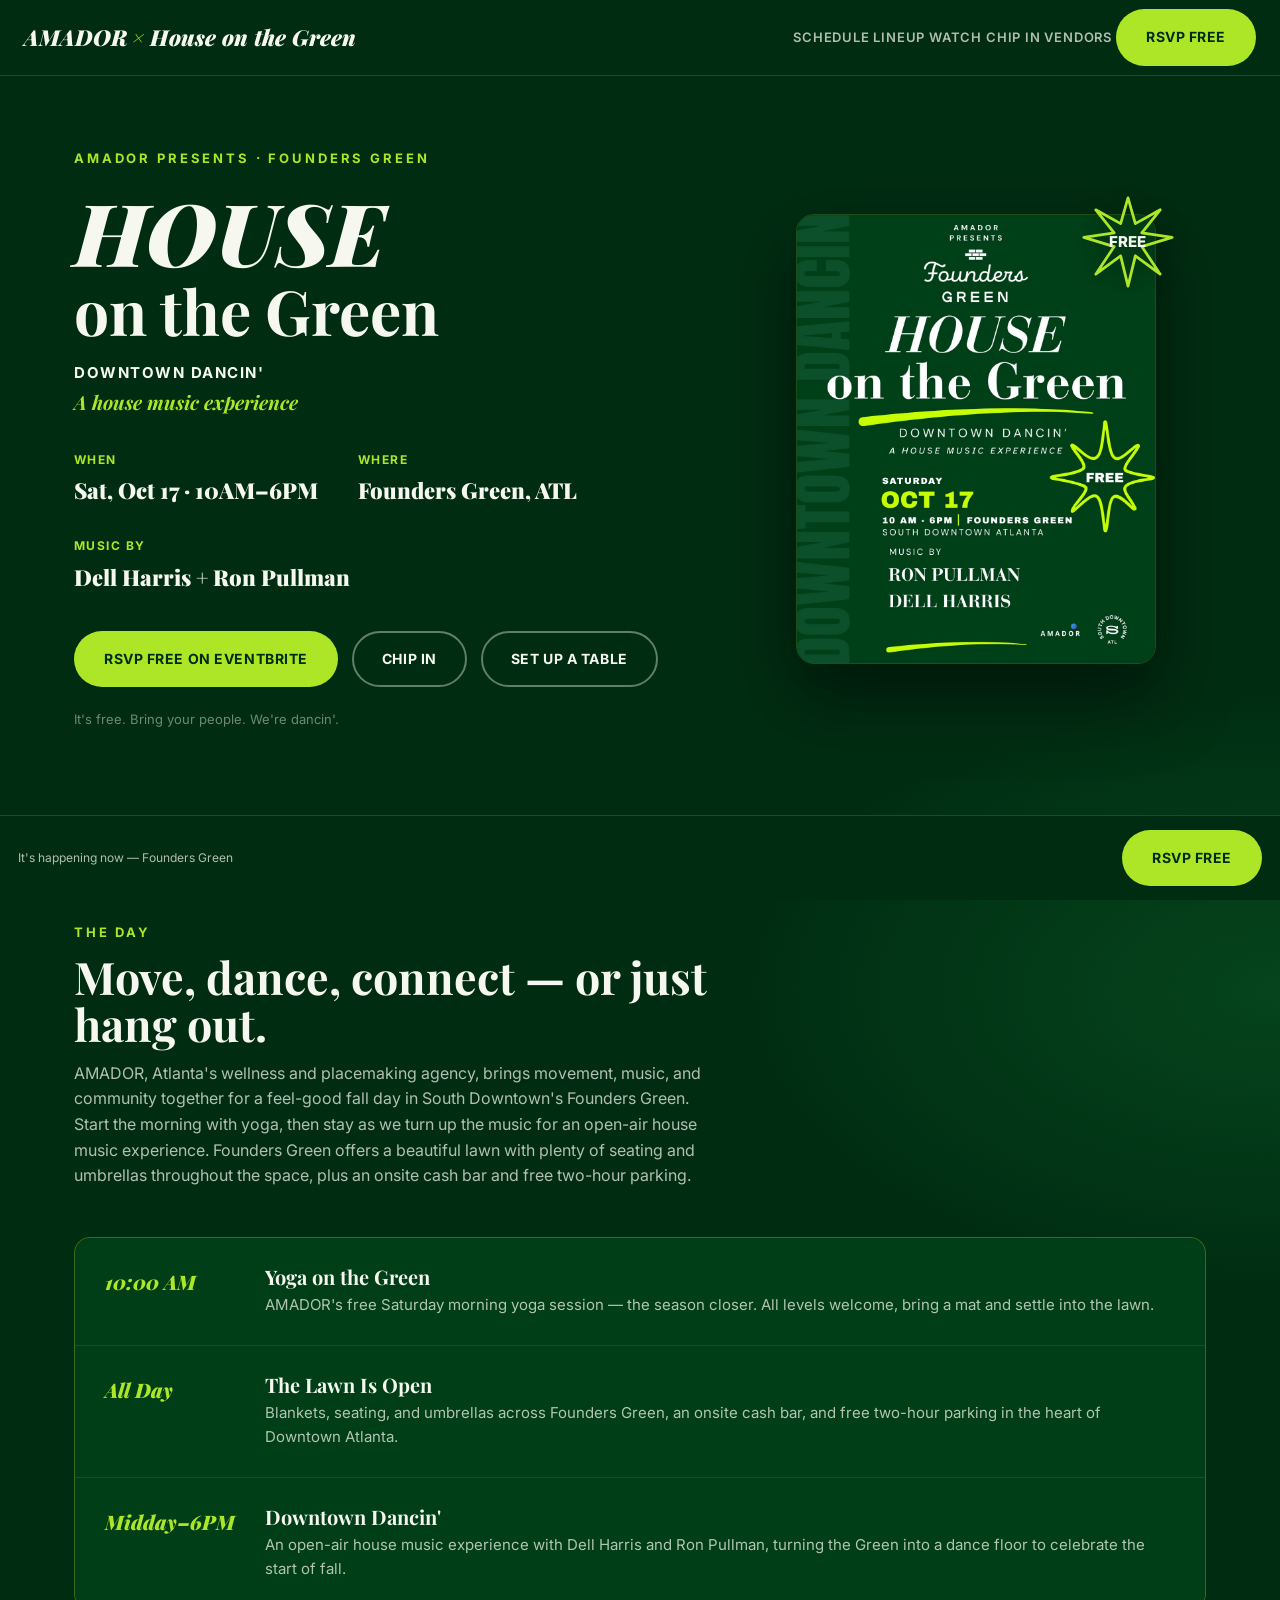
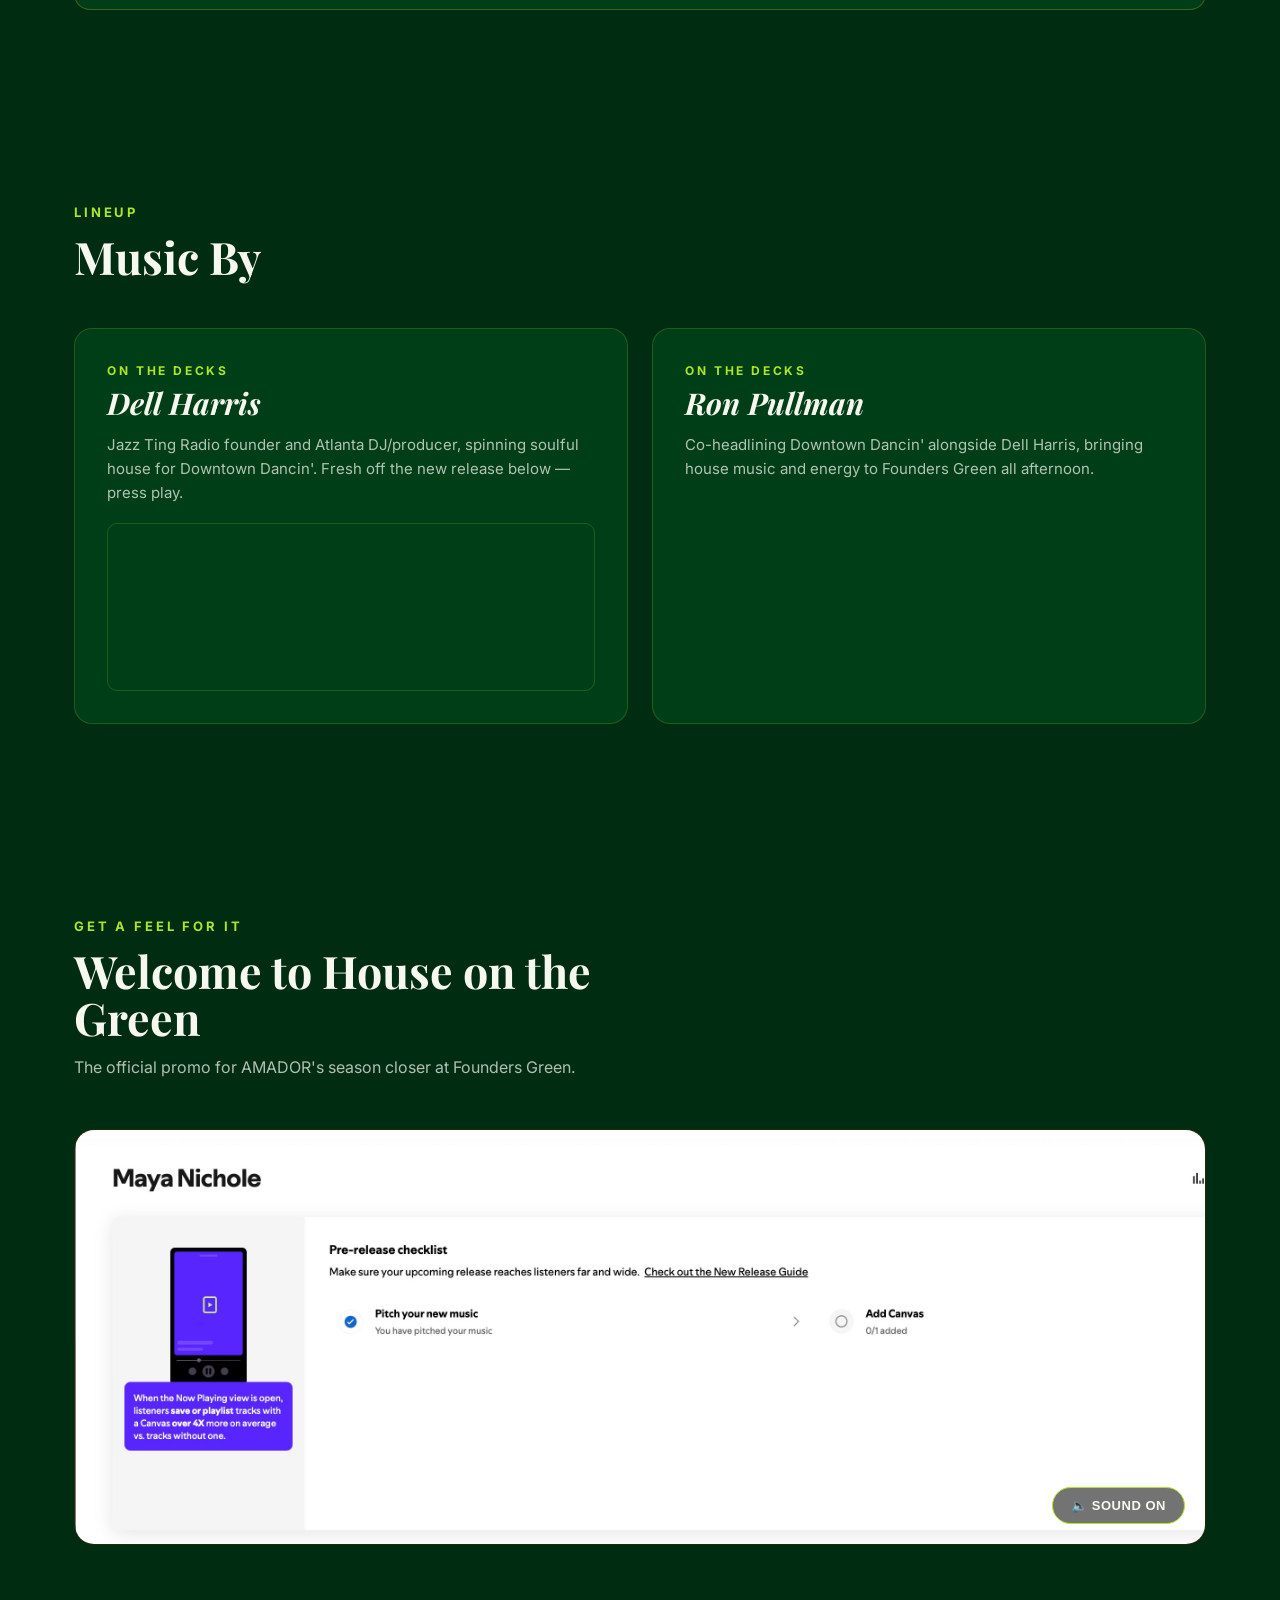
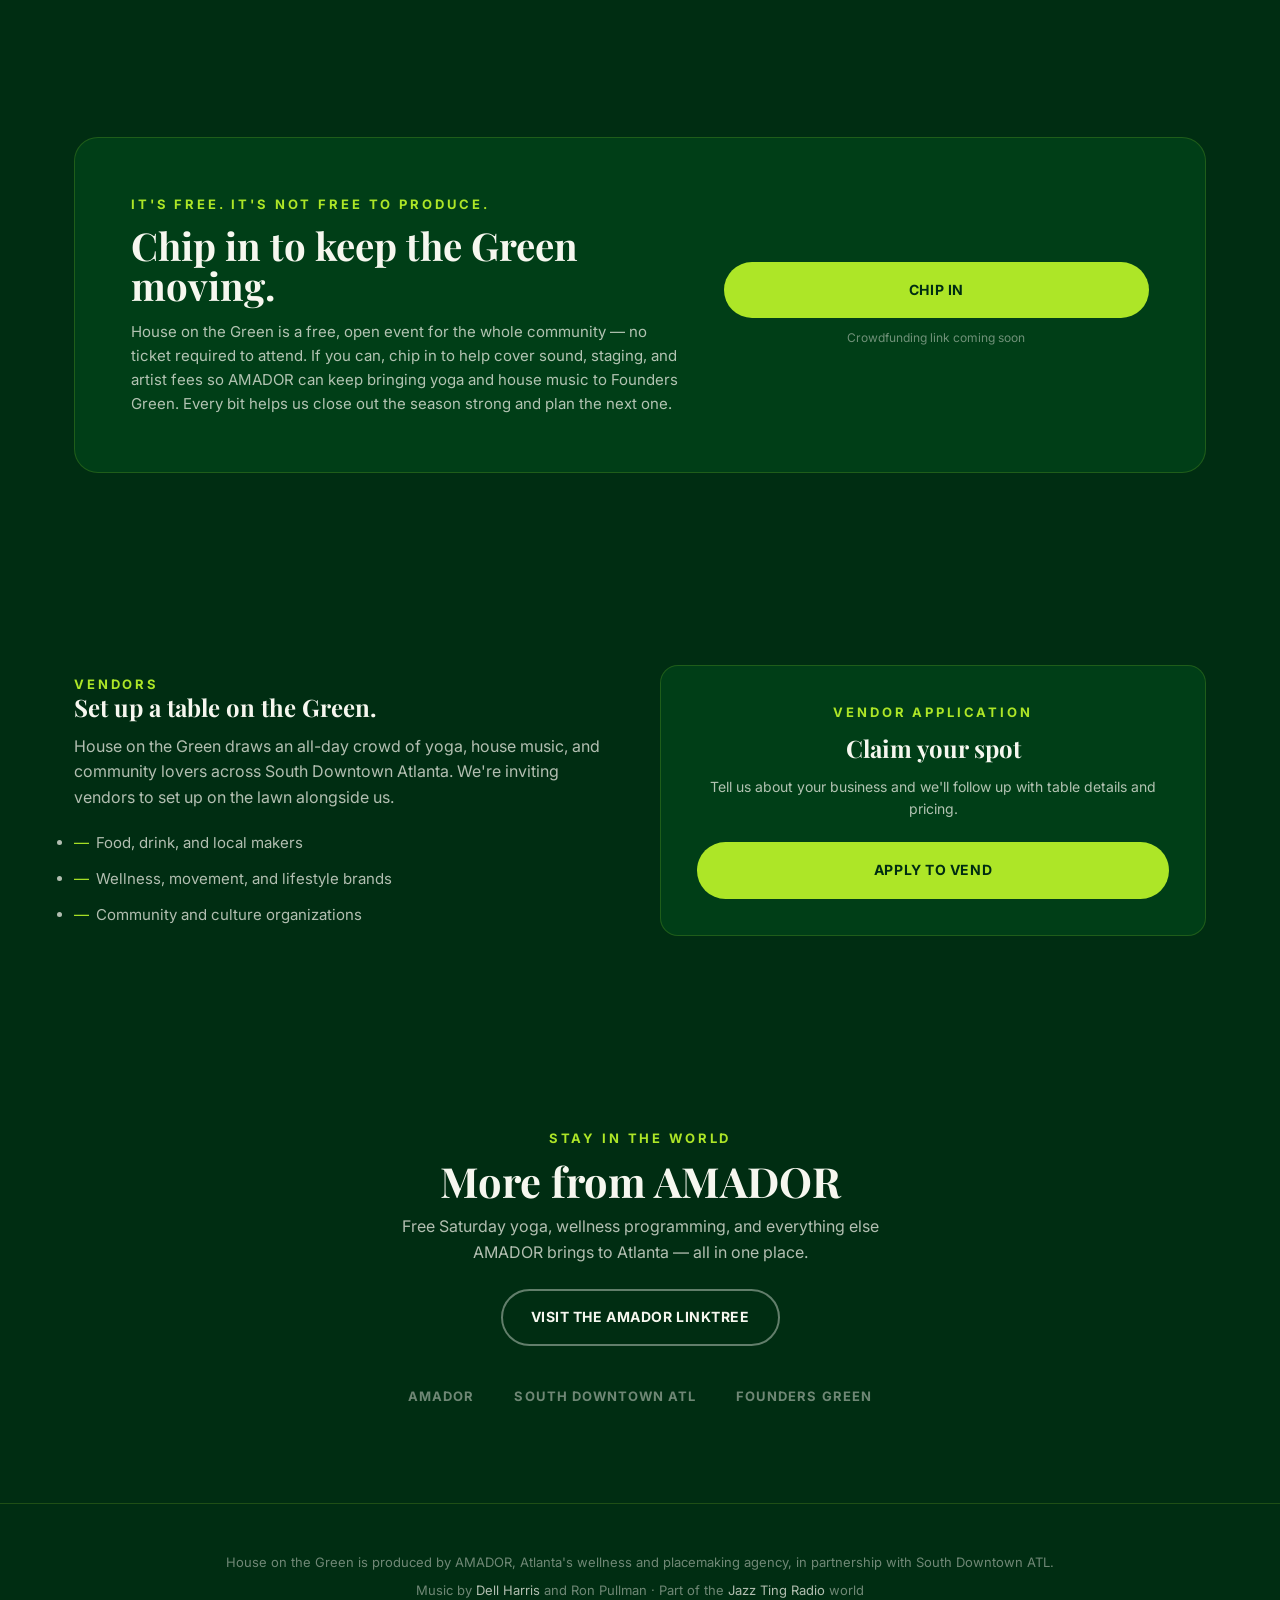
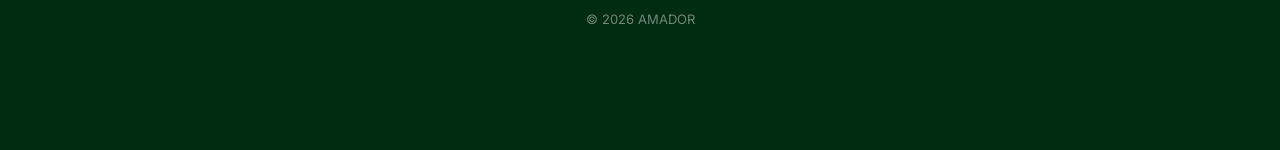
==== amadorlife/index.html @ f39c9a80 "Add House on the Green promo site at /amadorlife AMADOR x Founders Green event page: hero, schedule," ====
<!DOCTYPE html>
<html lang="en">
<head>
  <meta charset="UTF-8">
  <meta name="viewport" content="width=device-width, initial-scale=1.0">
  <title>House on the Green — AMADOR · Oct 17 · Founders Green, Atlanta</title>
  <meta name="description" content="AMADOR brings yoga, house music, and community to Founders Green for an all-day celebration in South Downtown Atlanta. Free. Saturday, October 17. Yoga at 10AM, Downtown Dancin' with Dell Harris and Ron Pullman all day.">
  <meta name="keywords" content="House on the Green, AMADOR yoga, Founders Green Atlanta, South Downtown Atlanta, Downtown Dancin, Dell Harris, Ron Pullman, house music Atlanta, free yoga Atlanta">
  <meta name="author" content="AMADOR">
  <meta name="robots" content="index, follow">

  <meta property="og:type" content="website">
  <meta property="og:title" content="House on the Green — AMADOR · Oct 17 · Founders Green, Atlanta">
  <meta property="og:description" content="Yoga, house music, and community on the lawn. Free. Saturday, October 17 · 10AM–6PM · Founders Green, South Downtown Atlanta.">
  <meta property="og:image" content="assets/flier.jpg">
  <meta property="og:url" content="https://radio.dellharris.com/amadorlife/">
  <meta property="og:site_name" content="House on the Green">

  <meta name="twitter:card" content="summary_large_image">
  <meta name="twitter:title" content="House on the Green — AMADOR · Oct 17 · Founders Green, Atlanta">
  <meta name="twitter:description" content="Yoga, house music, and community on the lawn. Free. Saturday, October 17 · Founders Green, South Downtown Atlanta.">
  <meta name="twitter:image" content="assets/flier.jpg">

  <link rel="preconnect" href="https://fonts.googleapis.com">
  <link href="https://fonts.googleapis.com/css2?family=Playfair+Display:ital,wght@0,500;0,700;0,900;1,500;1,700;1,900&family=Inter:wght@400;500;600;700;800&display=swap" rel="stylesheet">
  <link rel="stylesheet" href="style.css">
  <link rel="icon" href="data:image/svg+xml,<svg xmlns='http://www.w3.org/2000/svg' viewBox='0 0 100 100'><rect width='100' height='100' fill='%23003e17'/><text x='50' y='68' font-family='Georgia,serif' font-weight='900' font-style='italic' font-size='54' fill='%23ade627' text-anchor='middle'>H</text></svg>">
</head>
<body>

<nav class="nav">
  <div class="nav-brand">AMADOR <span>×</span> House on the Green</div>
  <button class="nav-toggle" id="navToggle" aria-label="Toggle menu">&#9776;</button>
  <div class="nav-links" id="navLinks">
    <div class="nav-links-inner">
      <a href="#schedule">Schedule</a>
      <a href="#lineup">Lineup</a>
      <a href="#watch">Watch</a>
      <a href="#chip-in">Chip In</a>
      <a href="#vendors">Vendors</a>
      <a href="https://www.eventbrite.com/e/house-on-the-green-tickets-2001986492491" target="_blank" rel="noopener" class="btn btn-lime">RSVP Free</a>
    </div>
  </div>
</nav>

<!-- ── Hero ─────────────────────────────────────────────────── -->
<section class="hero">
  <div class="hero-copy">
    <div class="eyebrow hero-presents">Amador Presents · Founders Green</div>
    <h1>HOUSE<span class="thin">on the Green</span></h1>
    <div class="hero-sub">Downtown Dancin'<em>A house music experience</em></div>

    <div class="hero-meta">
      <div>
        <div class="label">When</div>
        <div class="value">Sat, Oct 17 · 10AM–6PM</div>
      </div>
      <div>
        <div class="label">Where</div>
        <div class="value">Founders Green, ATL</div>
      </div>
      <div>
        <div class="label">Music By</div>
        <div class="value">Dell Harris + Ron Pullman</div>
      </div>
    </div>

    <div class="hero-cta">
      <a href="https://www.eventbrite.com/e/house-on-the-green-tickets-2001986492491" target="_blank" rel="noopener" class="btn btn-lime">RSVP Free on Eventbrite</a>
      <a href="#chip-in" class="btn btn-outline">Chip In</a>
      <a href="#vendors" class="btn btn-outline">Set Up a Table</a>
    </div>

    <p class="sticky-cta-inline" style="margin-top:22px;font-size:13px;color:var(--cream-faint);">It's free. Bring your people. We're dancin'.</p>
  </div>

  <div class="hero-art">
    <img src="assets/flier.jpg" alt="House on the Green flier — Amador Presents Founders Green, Saturday October 17, 10AM-6PM, music by Ron Pullman and Dell Harris, free">
    <div class="free-burst">
      <svg viewBox="0 0 100 100"><polygon points="50,2 58,30 85,15 65,40 98,45 65,55 85,85 58,65 50,98 42,65 15,85 35,55 2,45 35,40 15,15 42,30" fill="none" stroke="#ade627" stroke-width="3" stroke-linejoin="round"/></svg>
      <span>FREE</span>
    </div>
  </div>
</section>

<!-- ── The Day ──────────────────────────────────────────────── -->
<section id="schedule">
  <div class="section-head">
    <div class="eyebrow">The Day</div>
    <h2>Move, dance, connect — or just hang out.</h2>
    <p>AMADOR, Atlanta's wellness and placemaking agency, brings movement, music, and community together for a feel-good fall day in South Downtown's Founders Green. Start the morning with yoga, then stay as we turn up the music for an open-air house music experience. Founders Green offers a beautiful lawn with plenty of seating and umbrellas throughout the space, plus an onsite cash bar and free two-hour parking.</p>
  </div>
  <div class="timeline">
    <div class="timeline-item">
      <div class="time">10:00 AM</div>
      <div>
        <h3>Yoga on the Green</h3>
        <p>AMADOR's free Saturday morning yoga session — the season closer. All levels welcome, bring a mat and settle into the lawn.</p>
      </div>
    </div>
    <div class="timeline-item">
      <div class="time">All Day</div>
      <div>
        <h3>The Lawn Is Open</h3>
        <p>Blankets, seating, and umbrellas across Founders Green, an onsite cash bar, and free two-hour parking in the heart of Downtown Atlanta.</p>
      </div>
    </div>
    <div class="timeline-item">
      <div class="time">Midday–6PM</div>
      <div>
        <h3>Downtown Dancin'</h3>
        <p>An open-air house music experience with Dell Harris and Ron Pullman, turning the Green into a dance floor to celebrate the start of fall.</p>
      </div>
    </div>
  </div>
</section>

<!-- ── Lineup ───────────────────────────────────────────────── -->
<section id="lineup">
  <div class="section-head">
    <div class="eyebrow">Lineup</div>
    <h2>Music By</h2>
  </div>
  <div class="lineup-grid">
    <div class="dj-card">
      <div class="eyebrow">On the Decks</div>
      <h3>Dell Harris</h3>
      <p>Jazz Ting Radio founder and Atlanta DJ/producer, spinning soulful house for Downtown Dancin'. Fresh off the new release below — press play.</p>
      <div class="sc-embed">
        <iframe width="100%" height="166" scrolling="no" frameborder="no" allow="autoplay"
          src="https://w.soundcloud.com/player/?url=https%3A//soundcloud.com/dellharris/smooth-jazz-criminal-riddim&color=%23ade627&auto_play=false&hide_related=true&show_comments=false&show_user=true&show_reposts=false&show_teaser=false&visual=false"
          title="Smooth Jazz Criminal Riddim by Dell Harris on SoundCloud"></iframe>
      </div>
    </div>
    <div class="dj-card">
      <div class="eyebrow">On the Decks</div>
      <h3>Ron Pullman</h3>
      <p>Co-headlining Downtown Dancin' alongside Dell Harris, bringing house music and energy to Founders Green all afternoon.</p>
    </div>
  </div>
</section>

<!-- ── Watch ────────────────────────────────────────────────── -->
<section id="watch">
  <div class="section-head">
    <div class="eyebrow">Get a Feel For It</div>
    <h2>Welcome to House on the Green</h2>
    <p>The official promo for AMADOR's season closer at Founders Green.</p>
  </div>
  <div class="video-wrap">
    <video id="promoVideo" src="assets/promo.mp4" poster="assets/promo-poster.jpg" playsinline muted loop autoplay></video>
    <button class="video-sound-btn" id="soundToggle">&#128264; Sound On</button>
  </div>
</section>

<!-- ── Chip In ──────────────────────────────────────────────── -->
<section id="chip-in">
  <div class="chip-in">
    <div>
      <div class="eyebrow">It's Free. It's Not Free to Produce.</div>
      <h2>Chip in to keep the Green moving.</h2>
      <p>House on the Green is a free, open event for the whole community — no ticket required to attend. If you can, chip in to help cover sound, staging, and artist fees so AMADOR can keep bringing yoga and house music to Founders Green. Every bit helps us close out the season strong and plan the next one.</p>
    </div>
    <div class="chip-in-cta">
      <a href="#" id="chipInLink" class="btn btn-lime" style="justify-content:center;">Chip In</a>
      <div class="note">Crowdfunding link coming soon</div>
    </div>
  </div>
</section>

<!-- ── Vendors ──────────────────────────────────────────────── -->
<section id="vendors">
  <div class="vendors">
    <div>
      <div class="eyebrow">Vendors</div>
      <h2>Set up a table on the Green.</h2>
      <p style="color:var(--cream-dim);margin-top:14px;">House on the Green draws an all-day crowd of yoga, house music, and community lovers across South Downtown Atlanta. We're inviting vendors to set up on the lawn alongside us.</p>
      <ul>
        <li>Food, drink, and local makers</li>
        <li>Wellness, movement, and lifestyle brands</li>
        <li>Community and culture organizations</li>
      </ul>
    </div>
    <div class="vendor-card">
      <span class="eyebrow">Vendor Application</span>
      <h3 style="font-size:24px;margin-bottom:14px;">Claim your spot</h3>
      <p style="color:var(--cream-dim);font-size:14px;margin-bottom:22px;">Tell us about your business and we'll follow up with table details and pricing.</p>
      <a href="https://docs.google.com/forms/d/e/1FAIpQLScuruZ3Tz8DYLjNXyNQt1GiRHUH9dwShOVNGTGPas2f1pNzTQ/viewform" target="_blank" rel="noopener" class="btn btn-lime" style="width:100%;justify-content:center;">Apply to Vend</a>
    </div>
  </div>
</section>

<!-- ── World / Linktree ─────────────────────────────────────── -->
<section class="world">
  <div class="eyebrow">Stay in the World</div>
  <h2 style="margin-top:10px;font-size:clamp(1.8rem,3.4vw,2.6rem);">More from AMADOR</h2>
  <p style="color:var(--cream-dim);margin-top:12px;max-width:520px;margin-left:auto;margin-right:auto;">Free Saturday yoga, wellness programming, and everything else AMADOR brings to Atlanta — all in one place.</p>
  <a href="https://linktr.ee/Amadoryoga_" target="_blank" rel="noopener" class="btn btn-outline">Visit the Amador Linktree</a>
  <div class="partner-row">
    <span>Amador</span>
    <span>South Downtown ATL</span>
    <span>Founders Green</span>
  </div>
</section>

<footer>
  <p>House on the Green is produced by AMADOR, Atlanta's wellness and placemaking agency, in partnership with South Downtown ATL.</p>
  <p>Music by <a href="https://soundcloud.com/dellharris" target="_blank" rel="noopener">Dell Harris</a> and Ron Pullman · Part of the <a href="/">Jazz Ting Radio</a> world</p>
  <p>&copy; 2026 AMADOR</p>
</footer>

<div class="sticky-cta" id="stickyCta">
  <div class="countdown" id="countdown">Saturday, Oct 17 · Founders Green</div>
  <a href="https://www.eventbrite.com/e/house-on-the-green-tickets-2001986492491" target="_blank" rel="noopener" class="btn btn-lime">RSVP Free</a>
</div>

<script src="app.js"></script>
</body>
</html>
---- amadorlife/style.css ----
/* ================================================================
   AMADOR × HOUSE ON THE GREEN
   Founders Green · Oct 17 · South Downtown Atlanta
================================================================ */

@import url('https://fonts.googleapis.com/css2?family=Playfair+Display:ital,wght@0,500;0,700;0,900;1,500;1,700;1,900&family=Inter:wght@400;500;600;700;800&display=swap');

*, *::before, *::after { box-sizing: border-box; margin: 0; padding: 0; }

:root {
  --green-black:  #002d12;
  --green-dark:   #003e17;
  --green-base:   #00501f;
  --green-mid:    #0a5c27;
  --green-line:   rgba(173,230,39,0.18);
  --lime:         #ade627;
  --lime-bright:  #c6ff33;
  --cream:        #f6f7ef;
  --cream-dim:    rgba(246,247,239,0.72);
  --cream-faint:  rgba(246,247,239,0.45);
  --header-h:     76px;
}

html { scroll-behavior: smooth; overflow-x: clip; max-width: 100%; }

body {
  background: var(--green-black);
  background-image:
    radial-gradient(ellipse 1200px 600px at 15% -10%, rgba(173,230,39,0.08), transparent 60%),
    radial-gradient(ellipse 900px 500px at 100% 20%, rgba(10,92,39,0.5), transparent 60%);
  color: var(--cream);
  font-family: 'Inter', sans-serif;
  line-height: 1.6;
  min-height: 100vh;
  overflow-x: clip;
  max-width: 100%;
}

a { color: var(--lime); text-decoration: none; transition: color 0.2s, opacity 0.2s; }
a:hover { color: var(--lime-bright); }
img, video { display: block; max-width: 100%; }
section { position: relative; padding: 96px 24px; max-width: 1180px; margin: 0 auto; }
@media (max-width: 720px) { section { padding: 64px 20px; } }

.eyebrow {
  font-family: 'Inter', sans-serif;
  font-weight: 700;
  font-size: 13px;
  letter-spacing: 0.22em;
  text-transform: uppercase;
  color: var(--lime);
}

h1, h2, h3 { font-family: 'Playfair Display', serif; color: var(--cream); line-height: 1.05; }

.btn {
  display: inline-flex;
  align-items: center;
  gap: 8px;
  font-family: 'Inter', sans-serif;
  font-weight: 700;
  font-size: 14px;
  letter-spacing: 0.04em;
  text-transform: uppercase;
  padding: 15px 28px;
  border-radius: 999px;
  border: 2px solid transparent;
  cursor: pointer;
  white-space: nowrap;
}
.btn-lime { background: var(--lime); color: var(--green-black); }
.btn-lime:hover { background: var(--lime-bright); color: var(--green-black); }
.btn-outline { background: transparent; color: var(--cream); border-color: rgba(246,247,239,0.4); }
.btn-outline:hover { border-color: var(--lime); color: var(--lime); }

/* ── Nav ──────────────────────────────────────────────────── */
.nav {
  position: sticky; top: 0; z-index: 50;
  height: var(--header-h);
  display: flex; align-items: center; justify-content: space-between;
  padding: 0 24px;
  background: rgba(0,45,18,0.85);
  backdrop-filter: blur(10px);
  border-bottom: 1px solid var(--green-line);
}
.nav-brand { font-family: 'Playfair Display', serif; font-weight: 900; font-style: italic; font-size: 22px; color: var(--cream); }
.nav-brand span { color: var(--lime); }
.nav-links { display: flex; align-items: center; gap: 28px; }
.nav-links a:not(.btn) {
  font-size: 13px; font-weight: 600; letter-spacing: 0.06em; text-transform: uppercase; color: var(--cream-dim);
}
.nav-links a:not(.btn):hover { color: var(--lime); }
.nav-toggle { display: none; background: none; border: none; color: var(--cream); font-size: 26px; cursor: pointer; }
@media (max-width: 860px) {
  .nav-links-inner { display: none; }
  .nav-toggle { display: block; }
  .nav-links.open .nav-links-inner {
    display: flex; flex-direction: column; align-items: flex-start; gap: 18px;
    position: absolute; top: var(--header-h); left: 0; right: 0;
    background: var(--green-dark); padding: 24px; border-bottom: 1px solid var(--green-line);
  }
}

/* ── Hero ─────────────────────────────────────────────────── */
.hero {
  max-width: none;
  padding-top: 72px;
  display: grid; grid-template-columns: 1.15fr 0.85fr; gap: 48px; align-items: center;
  max-width: 1180px;
}
@media (max-width: 920px) { .hero { grid-template-columns: 1fr; padding-top: 48px; } }

.hero-presents { font-size: 13px; }
.hero h1 {
  margin-top: 18px;
  font-size: clamp(3rem, 7vw, 5.4rem);
  font-style: italic; font-weight: 900;
}
.hero h1 .thin { display: block; font-style: normal; font-weight: 700; font-size: 0.72em; }
.hero-sub {
  margin-top: 18px;
  font-size: 15px; font-weight: 700; letter-spacing: 0.1em; text-transform: uppercase; color: var(--cream);
}
.hero-sub em { font-style: italic; color: var(--lime); display: block; font-family: 'Playfair Display', serif; font-size: 1.3em; text-transform: none; letter-spacing: 0; margin-top: 2px; }

.hero-meta { margin-top: 32px; display: flex; flex-wrap: wrap; gap: 28px 40px; }
.hero-meta .label { font-size: 12px; font-weight: 700; letter-spacing: 0.12em; text-transform: uppercase; color: var(--lime); }
.hero-meta .value { font-family: 'Playfair Display', serif; font-weight: 900; font-size: 22px; margin-top: 4px; }

.hero-cta { margin-top: 36px; display: flex; flex-wrap: wrap; gap: 14px; }

.hero-art { position: relative; justify-self: center; }
.hero-art img { width: 100%; max-width: 360px; border-radius: 18px; box-shadow: 0 30px 70px rgba(0,0,0,0.5); border: 1px solid var(--green-line); }
.free-burst {
  position: absolute; top: -18px; right: -18px;
  width: 92px; height: 92px;
  display: flex; align-items: center; justify-content: center;
  font-family: 'Inter', sans-serif; font-weight: 800; font-size: 15px; color: var(--cream);
  filter: drop-shadow(0 4px 10px rgba(0,0,0,0.4));
}
.free-burst svg { position: absolute; inset: 0; width: 100%; height: 100%; }
.free-burst span { position: relative; z-index: 1; }

/* ── Section headings ─────────────────────────────────────── */
.section-head { max-width: 640px; margin-bottom: 48px; }
.section-head h2 { font-size: clamp(2rem, 4vw, 2.8rem); margin-top: 10px; }
.section-head p { margin-top: 14px; color: var(--cream-dim); font-size: 16px; }

/* ── Schedule ─────────────────────────────────────────────── */
.timeline { display: grid; gap: 1px; background: var(--green-line); border: 1px solid var(--green-line); border-radius: 16px; overflow: hidden; }
.timeline-item { background: var(--green-dark); padding: 28px 30px; display: grid; grid-template-columns: 140px 1fr; gap: 20px; align-items: start; }
@media (max-width: 640px) { .timeline-item { grid-template-columns: 1fr; gap: 6px; } }
.timeline-item .time { font-family: 'Playfair Display', serif; font-weight: 900; font-style: italic; font-size: 20px; color: var(--lime); }
.timeline-item h3 { font-size: 20px; margin-bottom: 6px; font-weight: 700; font-style: normal; }
.timeline-item p { color: var(--cream-dim); font-size: 15px; }

/* ── Lineup ───────────────────────────────────────────────── */
.lineup-grid { display: grid; grid-template-columns: 1fr 1fr; gap: 24px; }
@media (max-width: 720px) { .lineup-grid { grid-template-columns: 1fr; } }
.dj-card { background: var(--green-dark); border: 1px solid var(--green-line); border-radius: 18px; padding: 32px; }
.dj-card .eyebrow { font-size: 12px; }
.dj-card h3 { font-size: 30px; font-style: italic; margin: 8px 0 14px; }
.dj-card p { color: var(--cream-dim); font-size: 15px; margin-bottom: 18px; }
.sc-embed { border-radius: 10px; overflow: hidden; border: 1px solid var(--green-line); }
.sc-embed iframe { width: 100%; display: block; }

/* ── Video ────────────────────────────────────────────────── */
.video-wrap { position: relative; border-radius: 20px; overflow: hidden; border: 1px solid var(--green-line); background: #000; }
.video-wrap video { width: 100%; max-height: 640px; object-fit: cover; }
.video-sound-btn {
  position: absolute; bottom: 20px; right: 20px; z-index: 2;
  background: rgba(0,0,0,0.55); border: 1px solid var(--lime); color: var(--cream);
  border-radius: 999px; padding: 10px 18px; font-size: 13px; font-weight: 700; cursor: pointer;
  letter-spacing: 0.04em; text-transform: uppercase;
}
.video-sound-btn:hover { background: var(--lime); color: var(--green-black); }

/* ── Chip in ──────────────────────────────────────────────── */
.chip-in { background: var(--green-dark); border-radius: 24px; border: 1px solid var(--green-line); padding: 56px; display: grid; grid-template-columns: 1.3fr 1fr; gap: 40px; align-items: center; }
@media (max-width: 820px) { .chip-in { grid-template-columns: 1fr; padding: 36px 28px; } }
.chip-in h2 { font-size: clamp(1.8rem, 3.4vw, 2.4rem); margin-top: 10px; }
.chip-in p { color: var(--cream-dim); margin-top: 14px; font-size: 15px; }
.chip-in-cta { display: flex; flex-direction: column; gap: 10px; }
.chip-in-cta .note { font-size: 12px; color: var(--cream-faint); text-align: center; }

/* ── Vendors ──────────────────────────────────────────────── */
.vendors { display: grid; grid-template-columns: 1fr 1fr; gap: 40px; align-items: center; }
@media (max-width: 820px) { .vendors { grid-template-columns: 1fr; } }
.vendors ul { margin-top: 20px; display: grid; gap: 12px; }
.vendors li { color: var(--cream-dim); font-size: 15px; padding-left: 22px; position: relative; }
.vendors li::before { content: '—'; color: var(--lime); position: absolute; left: 0; }
.vendor-card { background: var(--green-dark); border: 1px solid var(--green-line); border-radius: 18px; padding: 36px; text-align: center; }
.vendor-card .eyebrow { display: block; margin-bottom: 14px; }

/* ── World / linktree ─────────────────────────────────────── */
.world { text-align: center; }
.world .btn { margin-top: 24px; }
.partner-row { margin-top: 40px; display: flex; justify-content: center; gap: 40px; flex-wrap: wrap; color: var(--cream-faint); font-weight: 700; letter-spacing: 0.08em; text-transform: uppercase; font-size: 13px; }

/* ── Footer ───────────────────────────────────────────────── */
footer { border-top: 1px solid var(--green-line); padding: 40px 24px 120px; text-align: center; }
footer p { color: var(--cream-faint); font-size: 13px; margin-top: 8px; }
footer a { color: var(--cream-dim); }

/* ── Sticky mobile CTA ────────────────────────────────────── */
.sticky-cta {
  position: fixed; bottom: 0; left: 0; right: 0; z-index: 60;
  display: flex; align-items: center; justify-content: space-between; gap: 12px;
  padding: 14px 18px; background: rgba(0,45,18,0.95); backdrop-filter: blur(10px);
  border-top: 1px solid var(--green-line);
}
.sticky-cta .countdown { font-size: 12px; color: var(--cream-dim); }
.sticky-cta .countdown strong { color: var(--lime); }
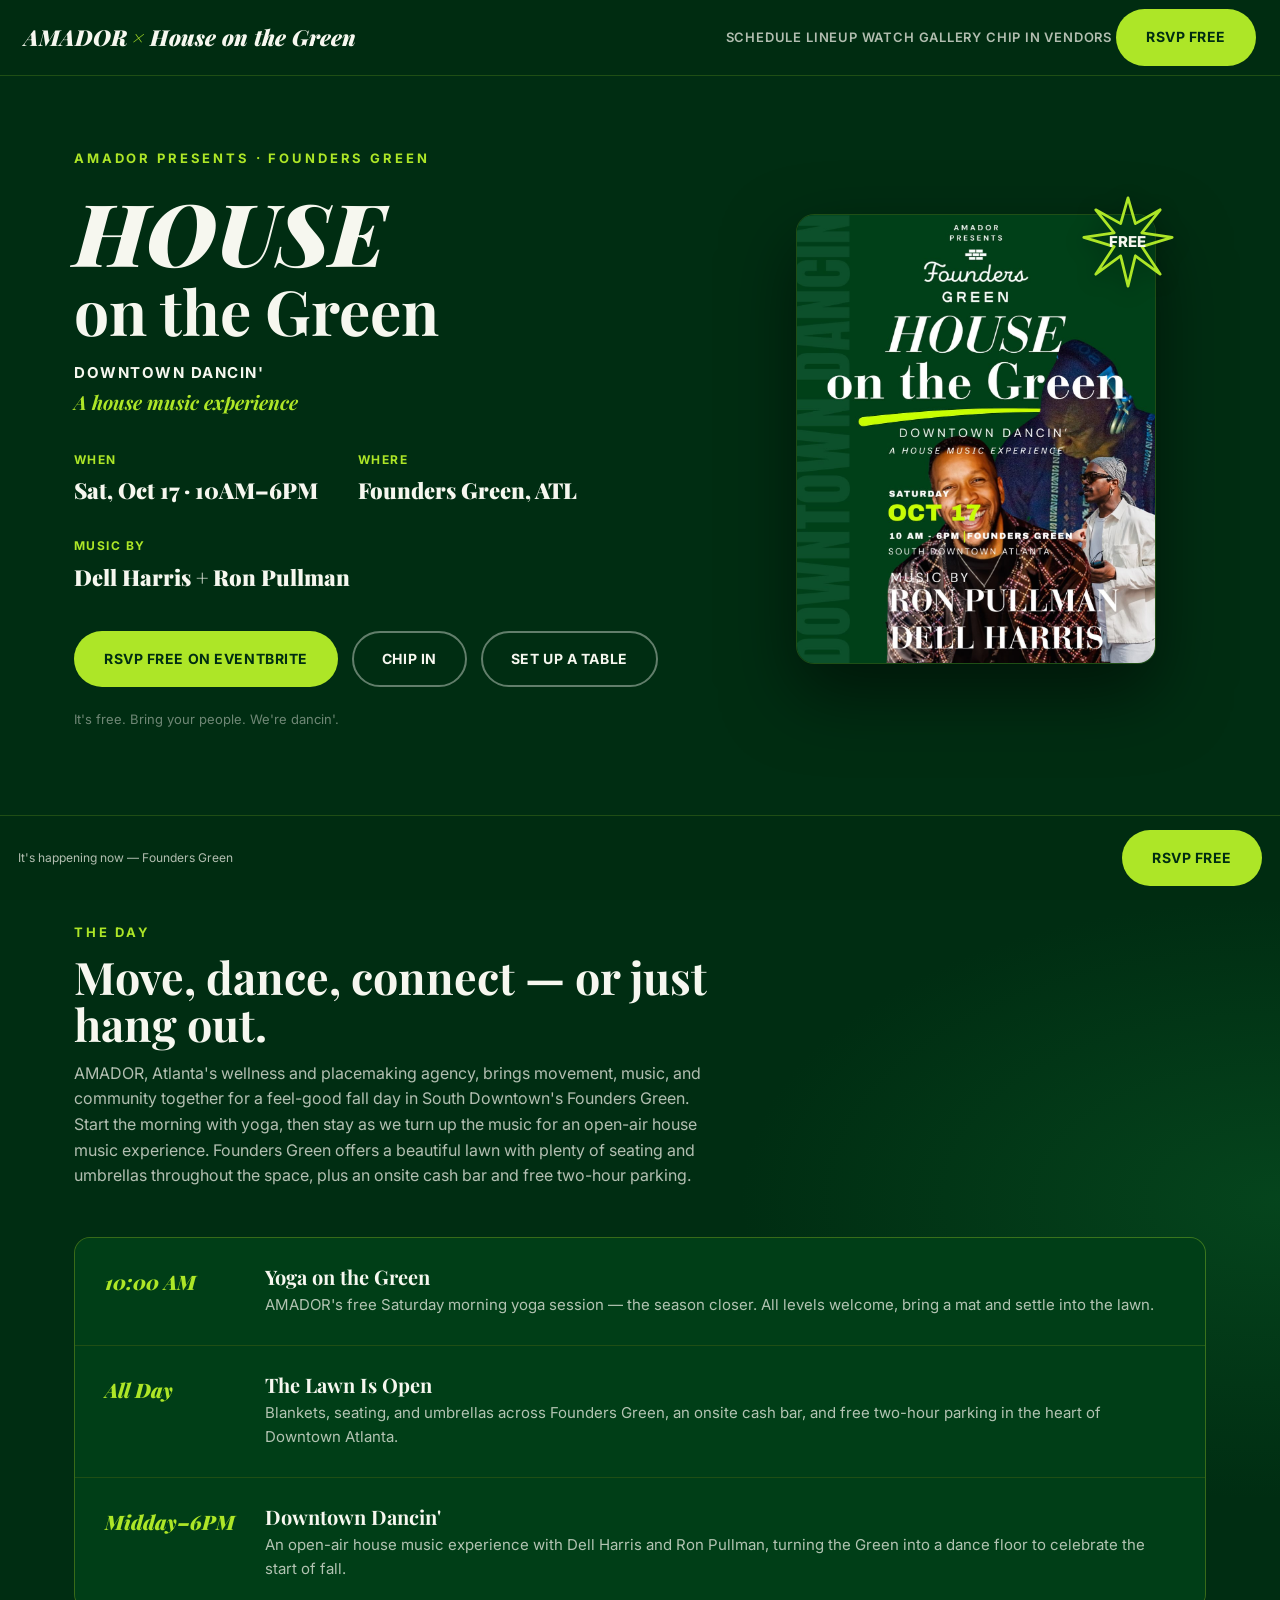
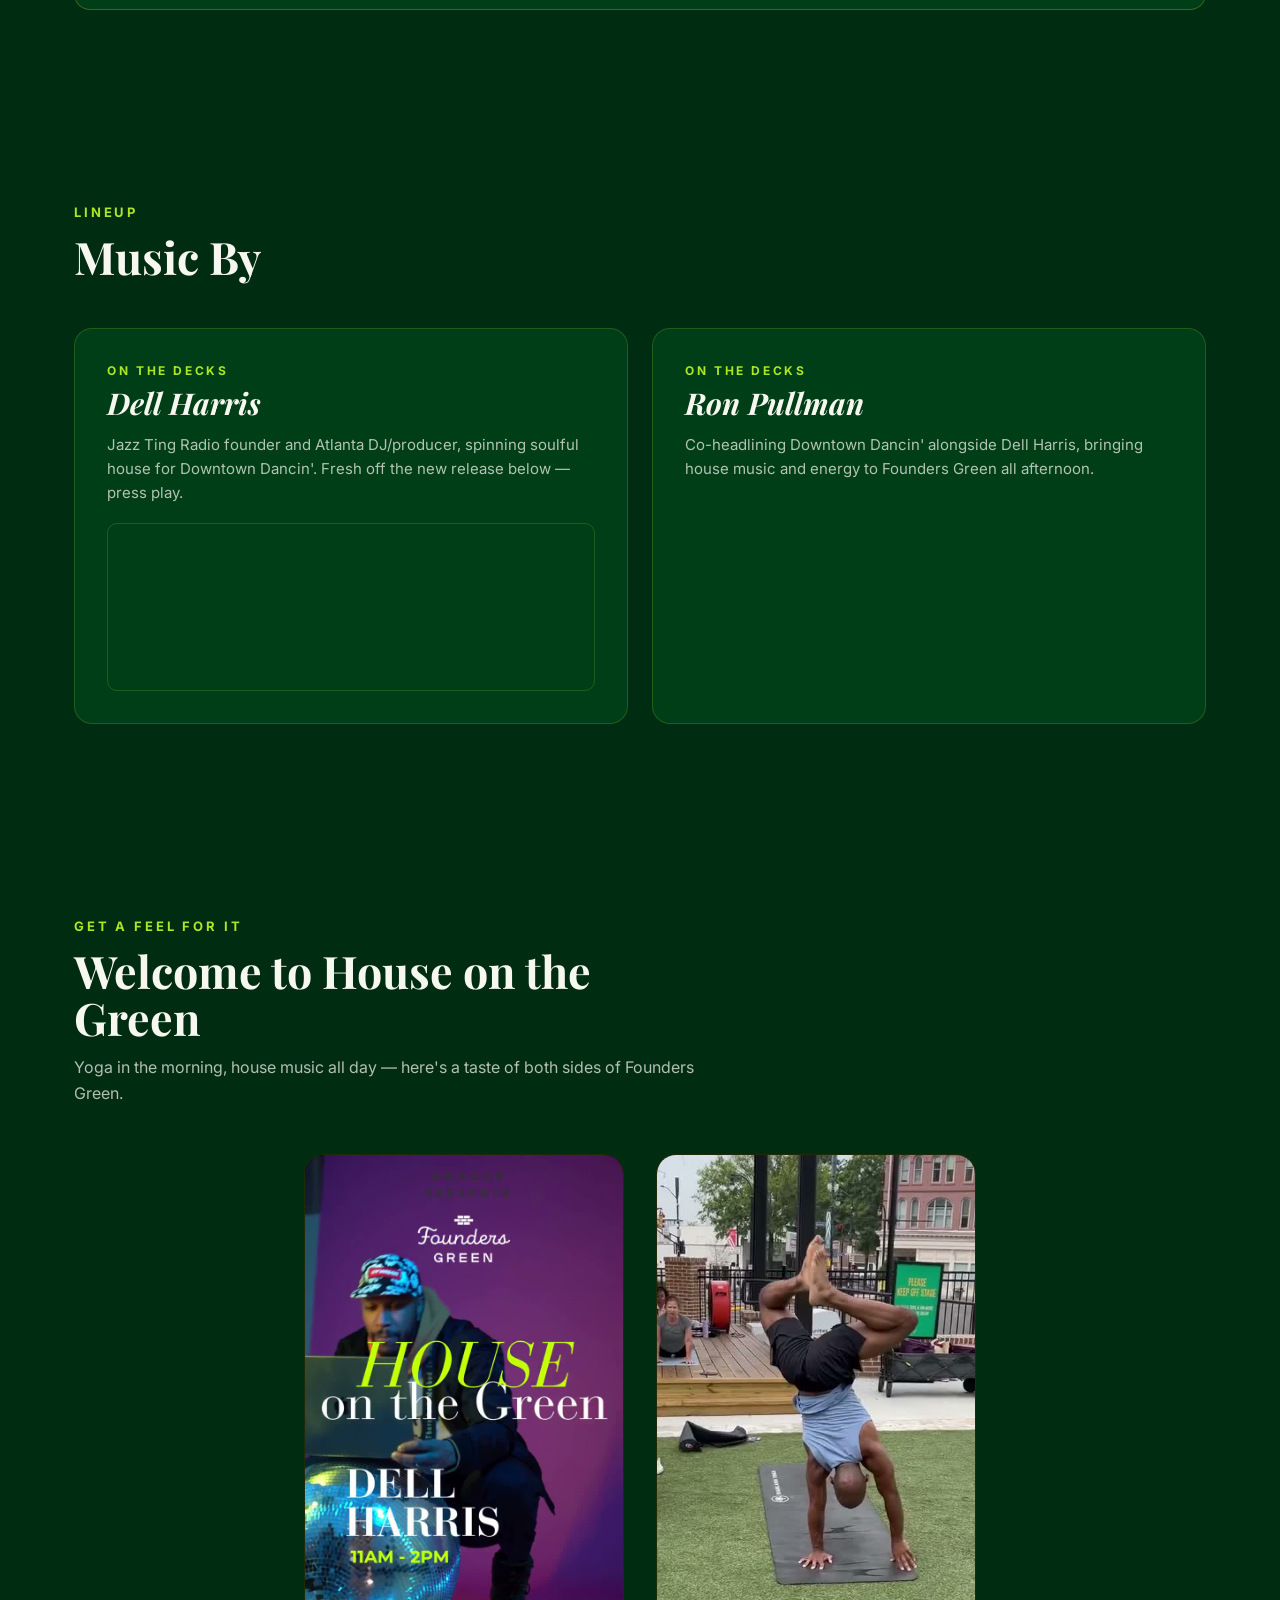
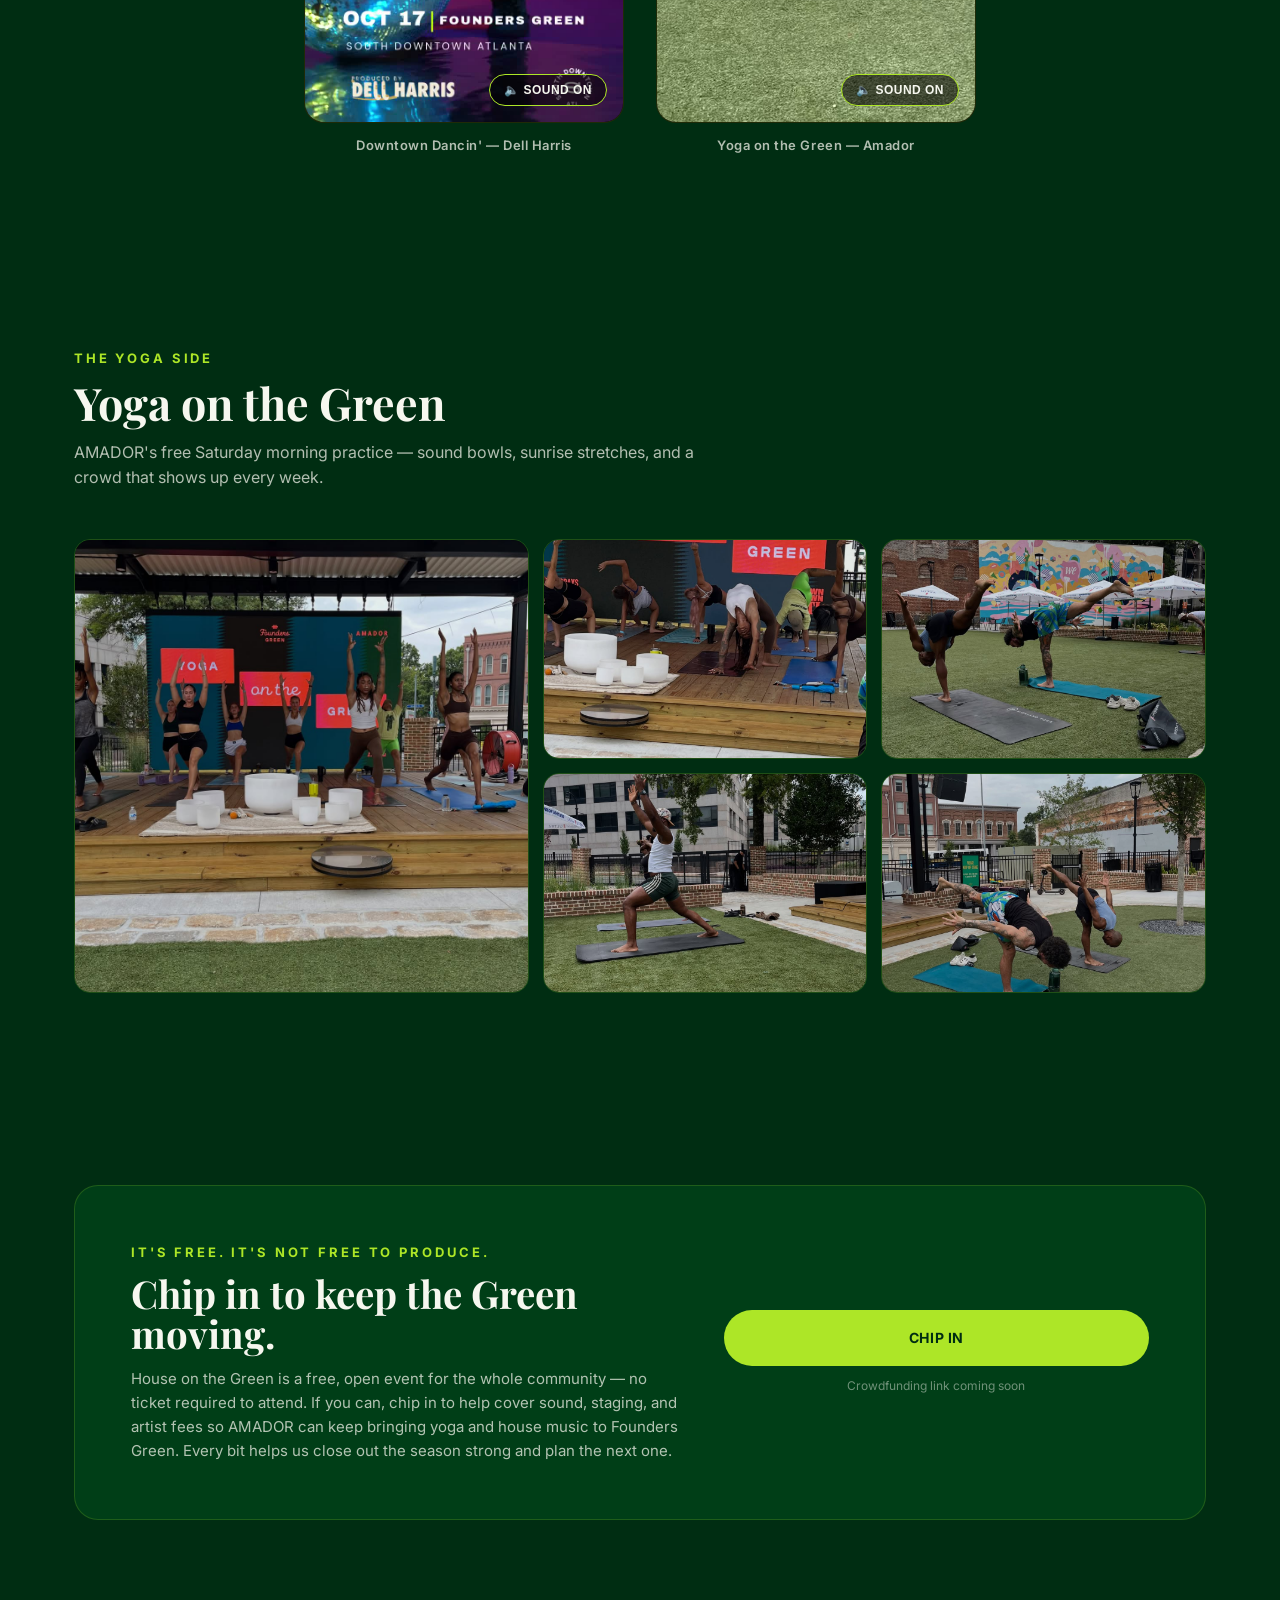
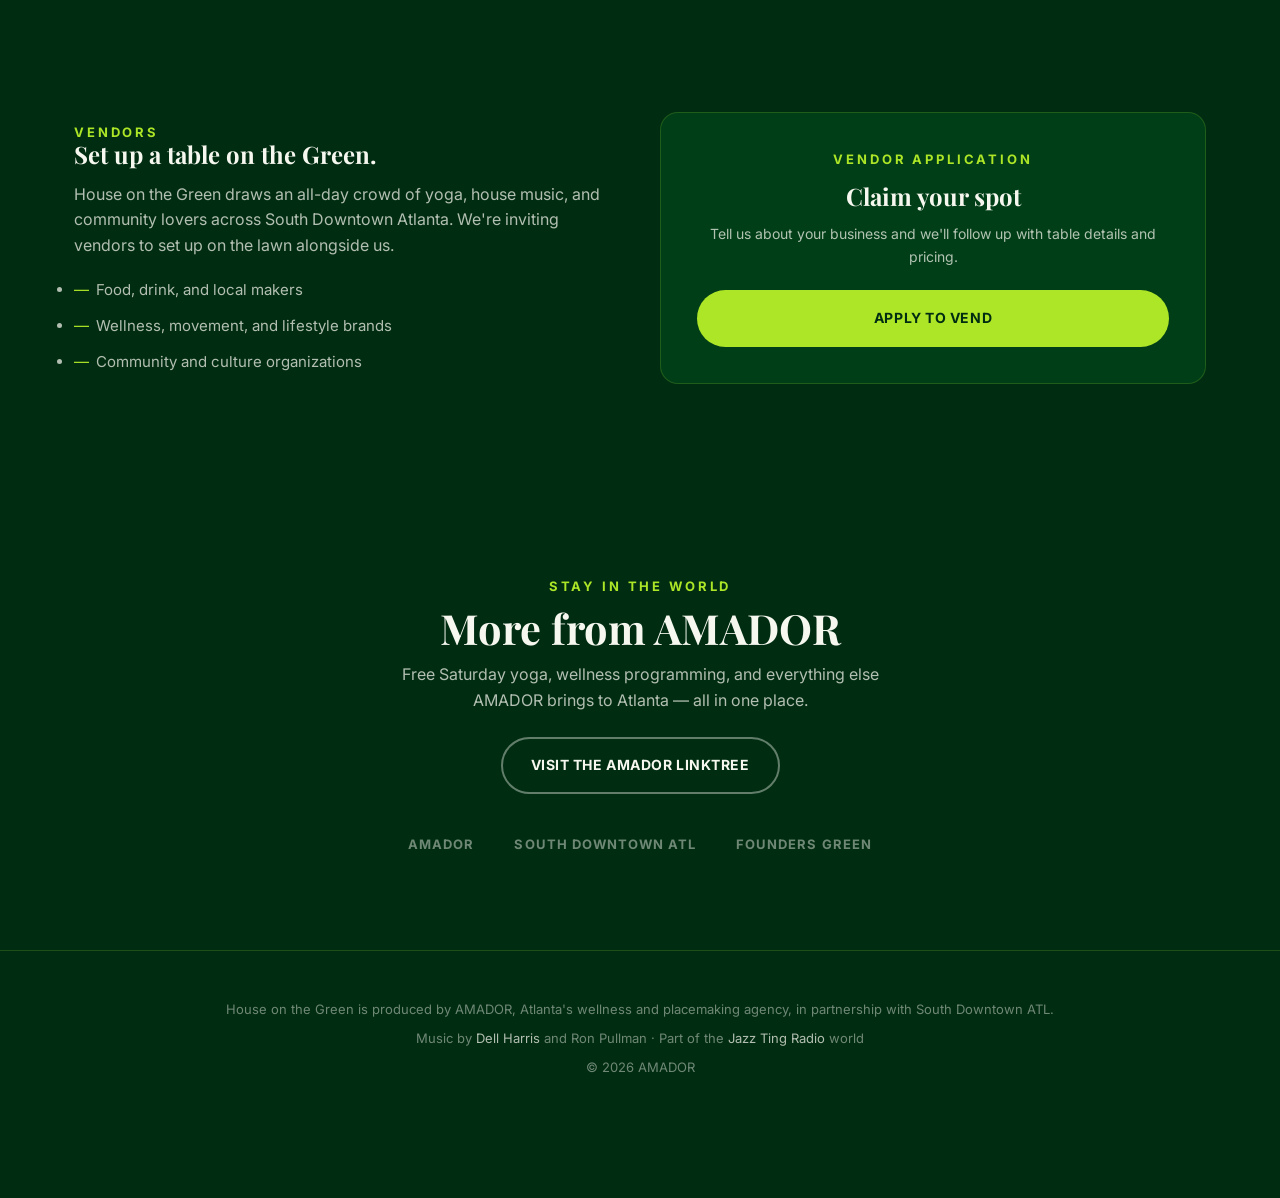
==== commit ffd4812e: "Swap promo video, add yoga video and gallery to House on the Green Replace placeholder promo clip wi" ====
--- a/amadorlife/index.html
+++ b/amadorlife/index.html
@@ -36,6 +36,7 @@
       <a href="#schedule">Schedule</a>
       <a href="#lineup">Lineup</a>
       <a href="#watch">Watch</a>
+      <a href="#gallery">Gallery</a>
       <a href="#chip-in">Chip In</a>
       <a href="#vendors">Vendors</a>
       <a href="https://www.eventbrite.com/e/house-on-the-green-tickets-2001986492491" target="_blank" rel="noopener" class="btn btn-lime">RSVP Free</a>
@@ -145,11 +146,49 @@
   <div class="section-head">
     <div class="eyebrow">Get a Feel For It</div>
     <h2>Welcome to House on the Green</h2>
-    <p>The official promo for AMADOR's season closer at Founders Green.</p>
-  </div>
-  <div class="video-wrap">
-    <video id="promoVideo" src="assets/promo.mp4" poster="assets/promo-poster.jpg" playsinline muted loop autoplay></video>
-    <button class="video-sound-btn" id="soundToggle">&#128264; Sound On</button>
+    <p>Yoga in the morning, house music all day — here's a taste of both sides of Founders Green.</p>
+  </div>
+  <div class="video-row">
+    <div class="video-card">
+      <div class="video-wrap">
+        <video id="promoVideo" src="assets/promo-dj.mp4" poster="assets/promo-dj-poster.jpg" playsinline muted loop autoplay></video>
+        <button class="video-sound-btn" id="soundToggleDj">&#128264; Sound On</button>
+      </div>
+      <div class="video-caption">Downtown Dancin' — Dell Harris</div>
+    </div>
+    <div class="video-card">
+      <div class="video-wrap">
+        <video id="yogaVideo" src="assets/yoga.mp4" poster="assets/yoga-poster.jpg" playsinline muted loop autoplay></video>
+        <button class="video-sound-btn" id="soundToggleYoga">&#128264; Sound On</button>
+      </div>
+      <div class="video-caption">Yoga on the Green — Amador</div>
+    </div>
+  </div>
+</section>
+
+<!-- ── Gallery ──────────────────────────────────────────────── -->
+<section id="gallery">
+  <div class="section-head">
+    <div class="eyebrow">The Yoga Side</div>
+    <h2>Yoga on the Green</h2>
+    <p>AMADOR's free Saturday morning practice — sound bowls, sunrise stretches, and a crowd that shows up every week.</p>
+  </div>
+  <div class="gallery-grid">
+    <a class="gallery-hero" href="assets/gallery/tree-pose-stage.jpg" target="_blank" rel="noopener">
+      <img src="assets/gallery/tree-pose-stage.jpg" alt="Group tree pose on the Founders Green stage under the Yoga on the Green sign">
+    </a>
+    <a class="gallery-item" href="assets/gallery/triangle-stage.jpg" target="_blank" rel="noopener">
+      <img src="assets/gallery/triangle-stage.jpg" alt="Group extended triangle pose on stage with sound bowls at Founders Green">
+    </a>
+    <a class="gallery-item" href="assets/gallery/extended-hand-mural.jpg" target="_blank" rel="noopener">
+      <img src="assets/gallery/extended-hand-mural.jpg" alt="Two yogis in extended hand-to-toe pose in front of a colorful mural">
+    </a>
+    <a class="gallery-item" href="assets/gallery/warrior-solo.jpg" target="_blank" rel="noopener">
+      <img src="assets/gallery/warrior-solo.jpg" alt="Yogi in warrior II pose on the lawn with the Downtown Atlanta skyline behind">
+    </a>
+    <a class="gallery-item" href="assets/gallery/extended-hand-duo.jpg" target="_blank" rel="noopener">
+      <img src="assets/gallery/extended-hand-duo.jpg" alt="Two yogis in extended hand-to-toe pose on the lawn at Founders Green">
+    </a>
   </div>
 </section>
 
--- a/amadorlife/style.css
+++ b/amadorlife/style.css
@@ -165,15 +165,38 @@
 .sc-embed iframe { width: 100%; display: block; }
 
 /* ── Video ────────────────────────────────────────────────── */
-.video-wrap { position: relative; border-radius: 20px; overflow: hidden; border: 1px solid var(--green-line); background: #000; }
-.video-wrap video { width: 100%; max-height: 640px; object-fit: cover; }
+.video-row { display: flex; justify-content: center; gap: 32px; flex-wrap: wrap; }
+.video-card { width: 320px; max-width: 100%; }
+.video-wrap { position: relative; border-radius: 20px; overflow: hidden; border: 1px solid var(--green-line); background: #000; aspect-ratio: 9 / 16; }
+.video-wrap video { width: 100%; height: 100%; object-fit: cover; }
+.video-caption { margin-top: 12px; text-align: center; font-size: 13px; font-weight: 600; letter-spacing: 0.04em; color: var(--cream-dim); }
 .video-sound-btn {
-  position: absolute; bottom: 20px; right: 20px; z-index: 2;
+  position: absolute; bottom: 16px; right: 16px; z-index: 2;
   background: rgba(0,0,0,0.55); border: 1px solid var(--lime); color: var(--cream);
-  border-radius: 999px; padding: 10px 18px; font-size: 13px; font-weight: 700; cursor: pointer;
+  border-radius: 999px; padding: 8px 14px; font-size: 12px; font-weight: 700; cursor: pointer;
   letter-spacing: 0.04em; text-transform: uppercase;
 }
 .video-sound-btn:hover { background: var(--lime); color: var(--green-black); }
+
+/* ── Gallery ──────────────────────────────────────────────── */
+.gallery-grid {
+  display: grid;
+  grid-template-columns: 1.4fr 1fr 1fr;
+  grid-template-rows: repeat(2, 220px);
+  gap: 14px;
+}
+.gallery-grid a { display: block; border-radius: 16px; overflow: hidden; border: 1px solid var(--green-line); }
+.gallery-grid img { width: 100%; height: 100%; object-fit: cover; transition: transform 0.4s; }
+.gallery-grid a:hover img { transform: scale(1.05); }
+.gallery-hero { grid-row: 1 / 3; grid-column: 1; }
+@media (max-width: 860px) {
+  .gallery-grid { grid-template-columns: 1fr 1fr; grid-template-rows: 200px repeat(2, 160px); }
+  .gallery-hero { grid-column: 1 / 3; grid-row: 1; }
+}
+@media (max-width: 520px) {
+  .gallery-grid { grid-template-columns: 1fr; grid-template-rows: 220px repeat(4, 180px); }
+  .gallery-hero { grid-column: 1; grid-row: 1; }
+}
 
 /* ── Chip in ──────────────────────────────────────────────── */
 .chip-in { background: var(--green-dark); border-radius: 24px; border: 1px solid var(--green-line); padding: 56px; display: grid; grid-template-columns: 1.3fr 1fr; gap: 40px; align-items: center; }
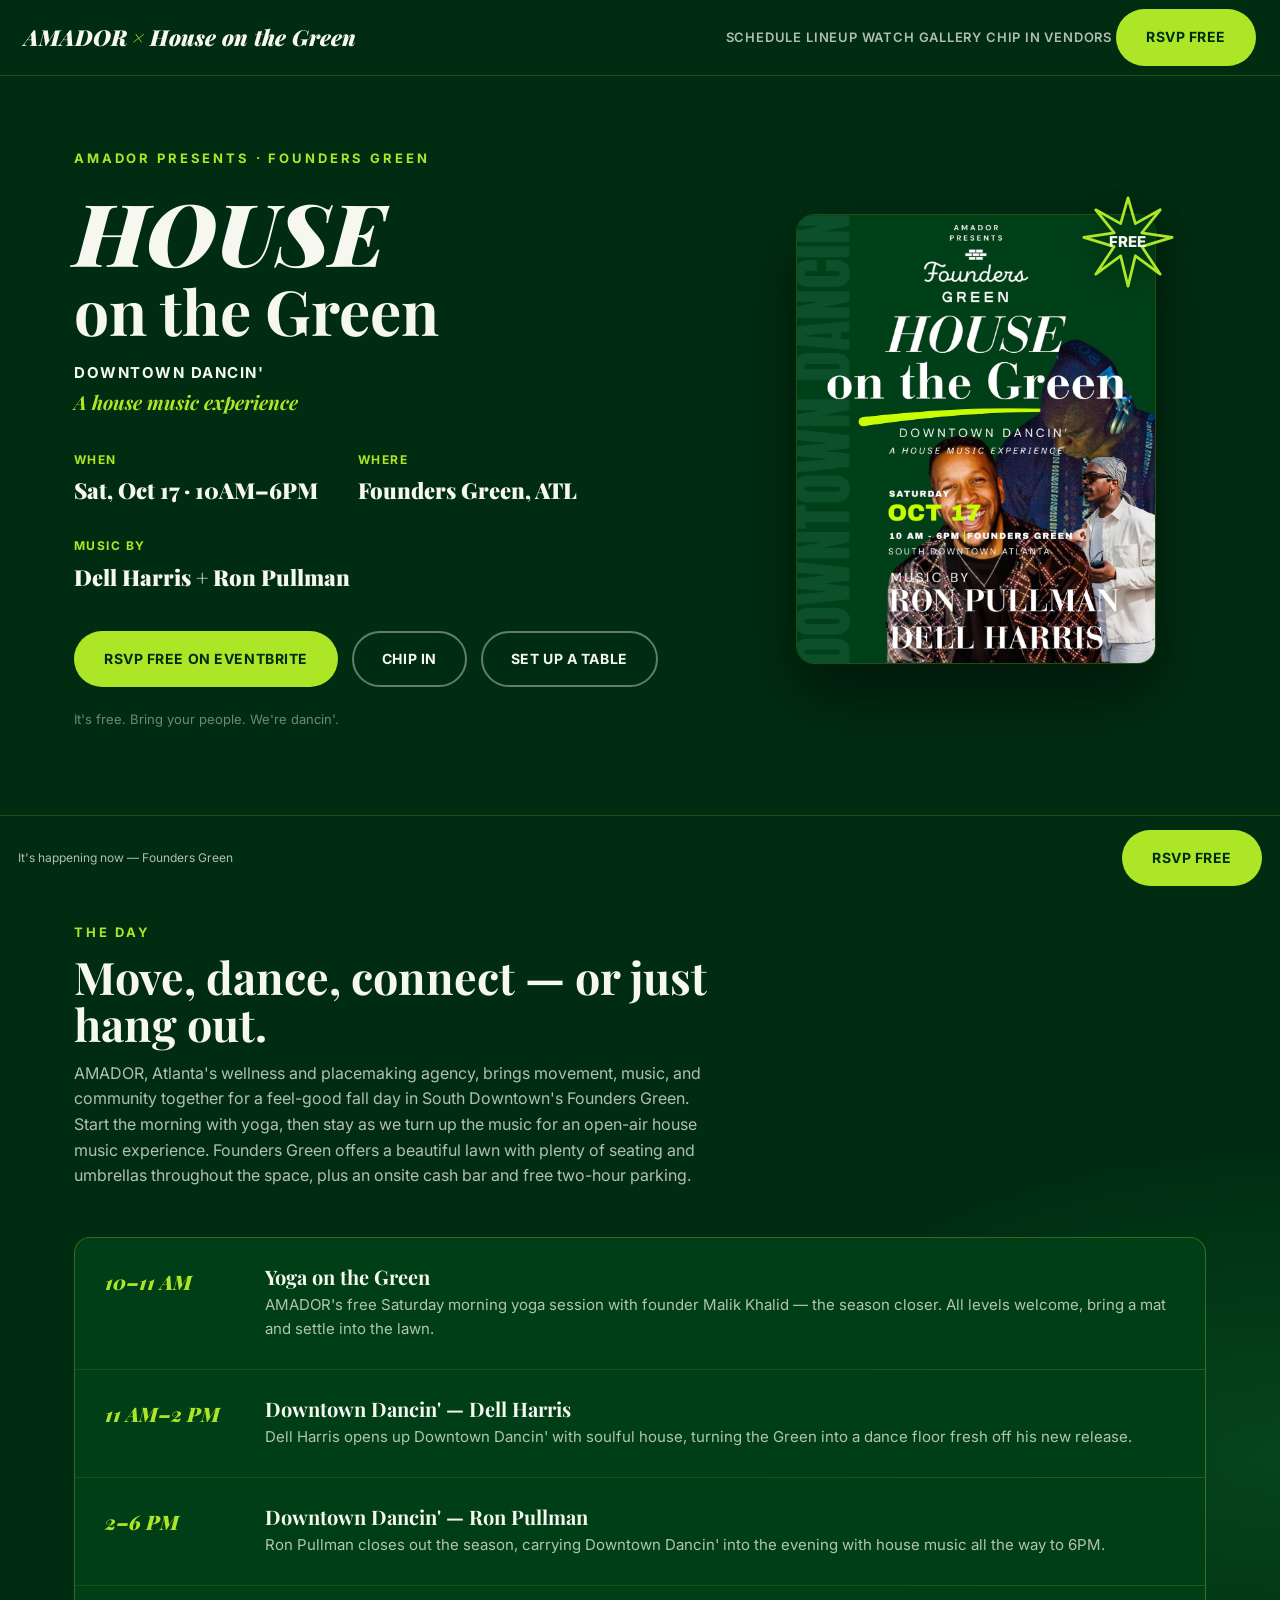
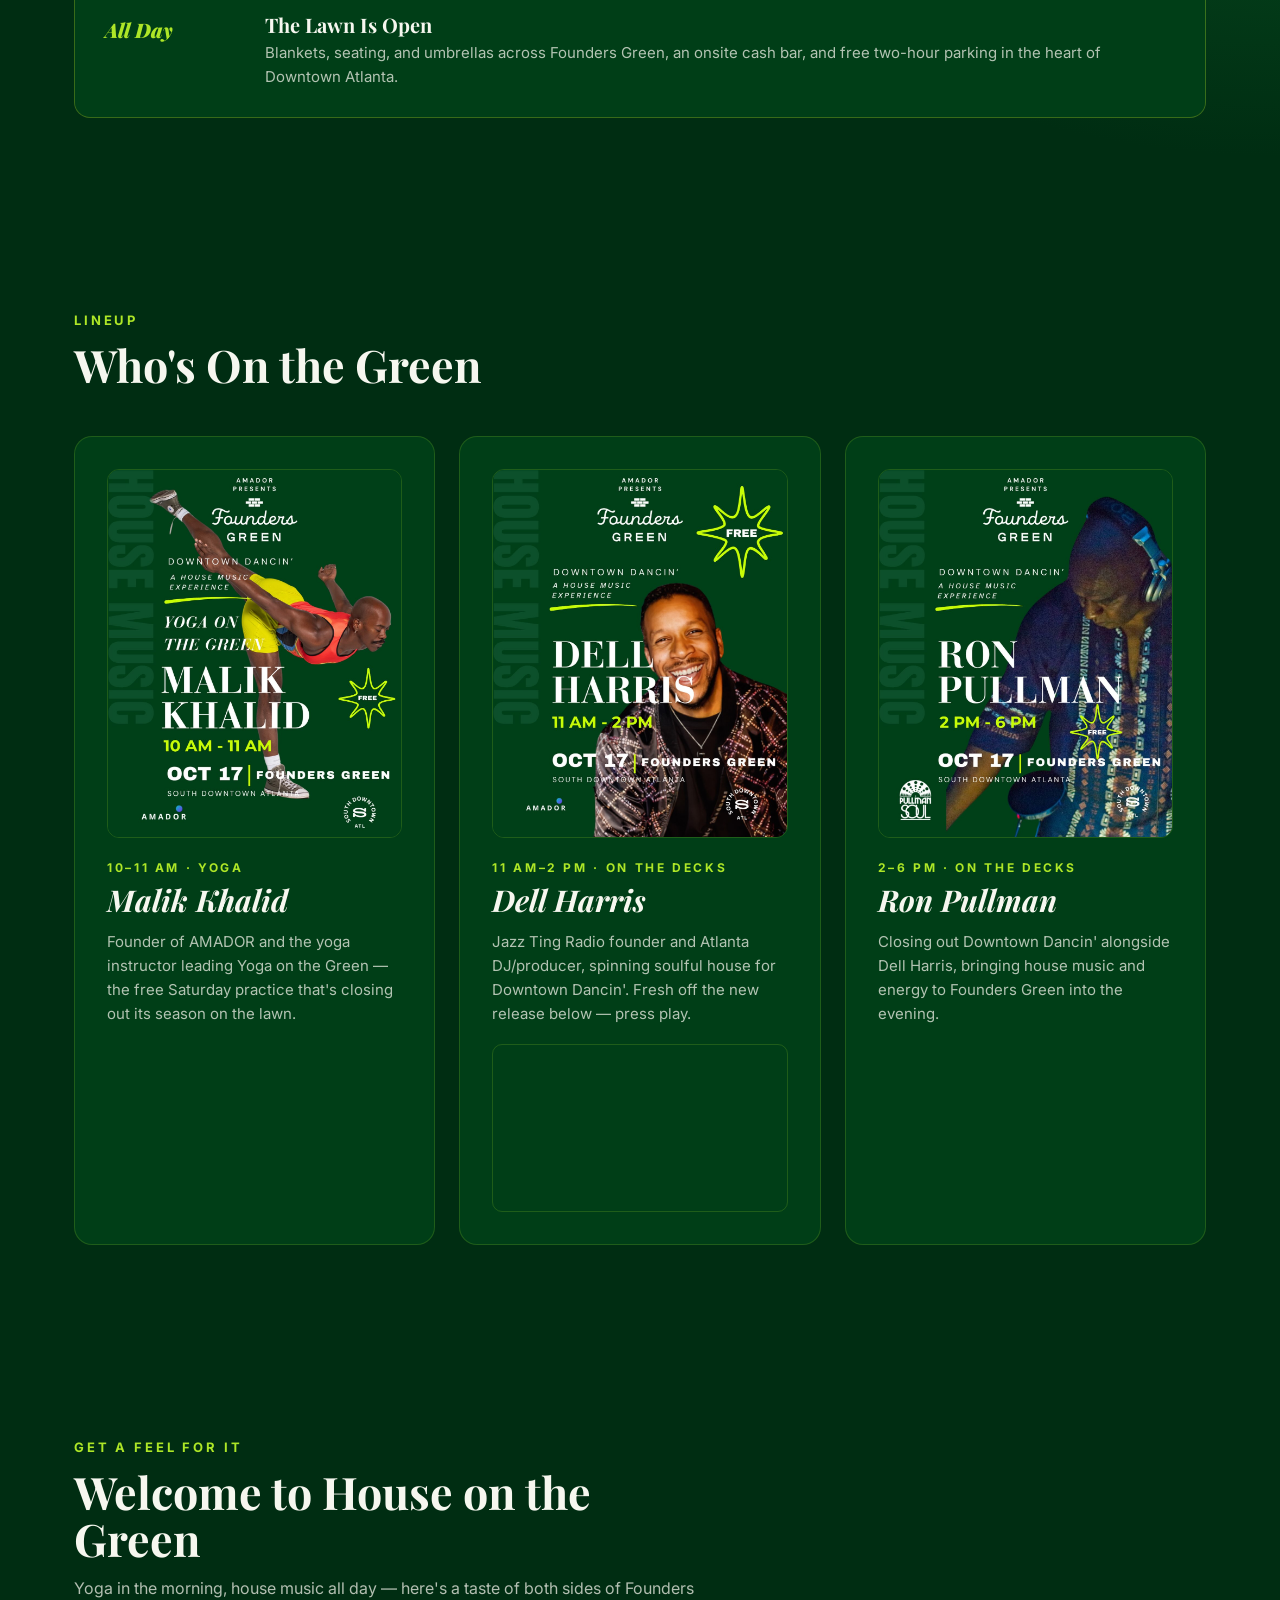
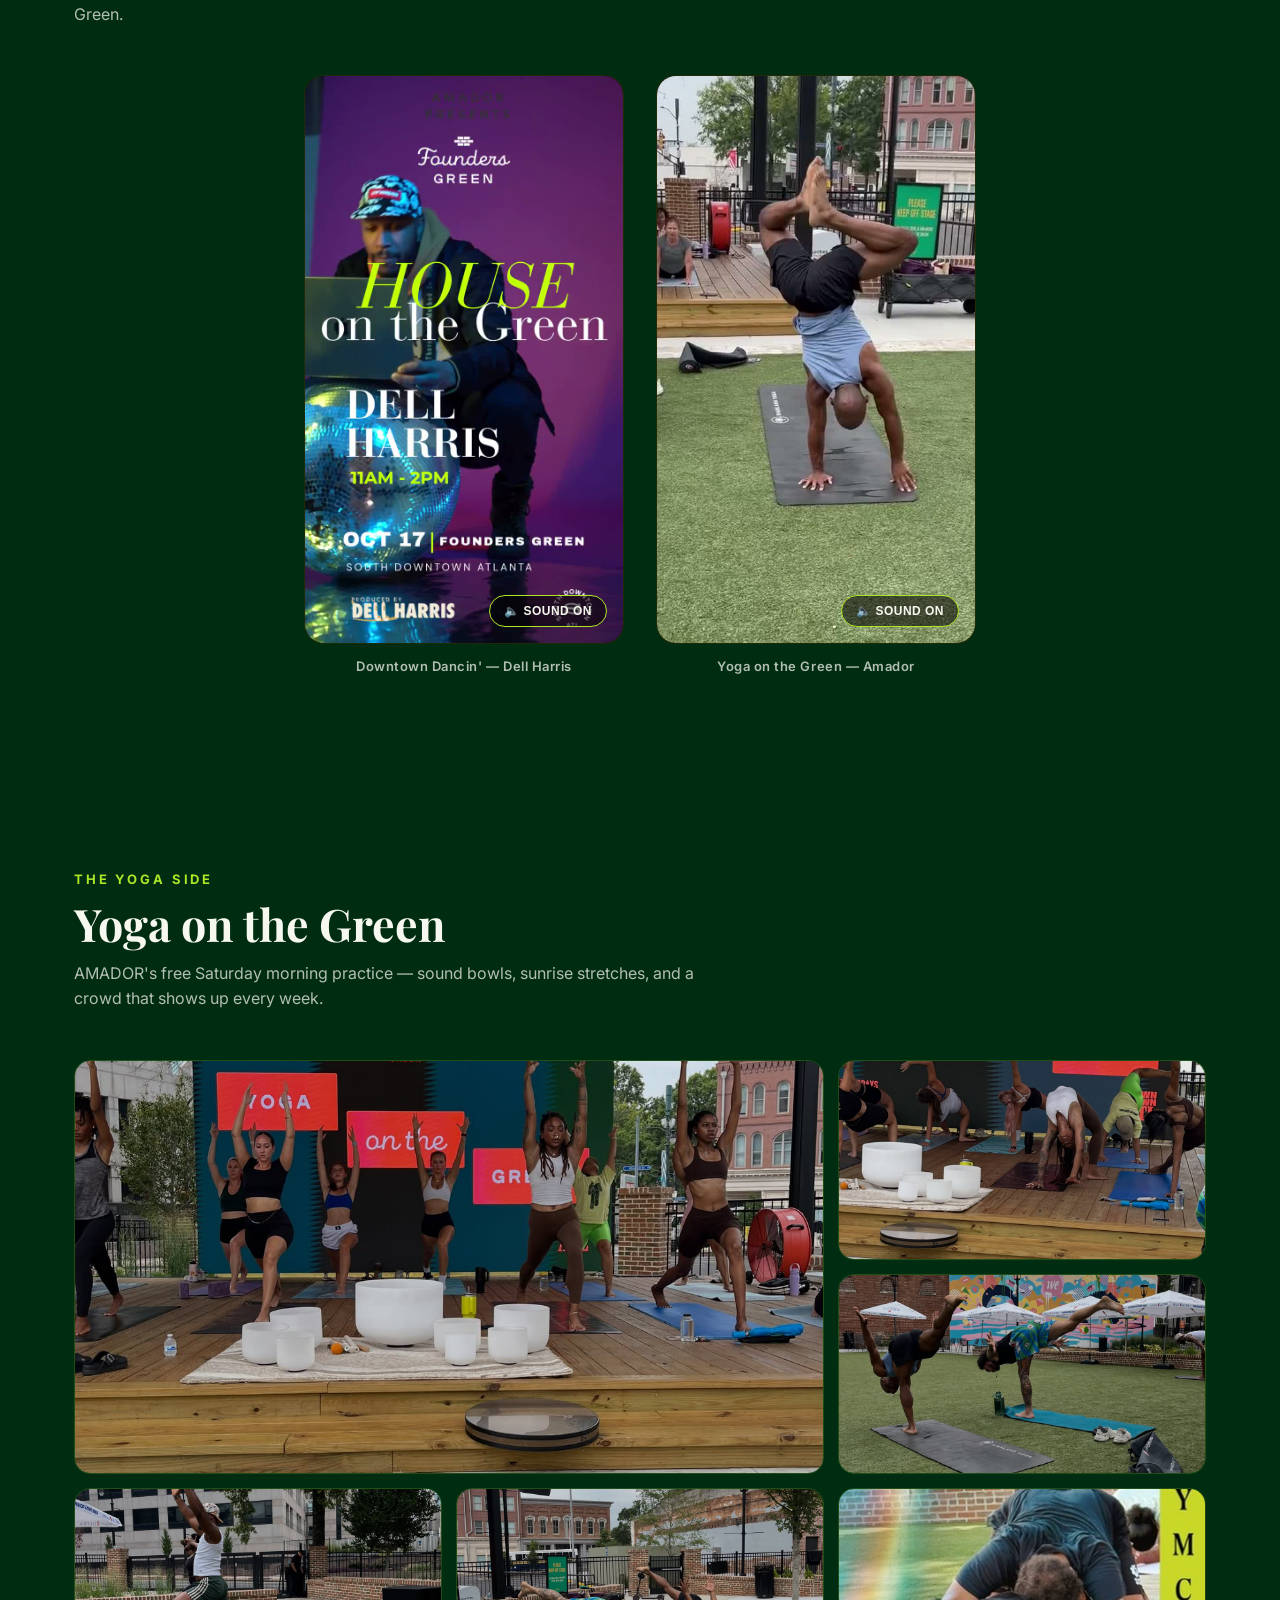
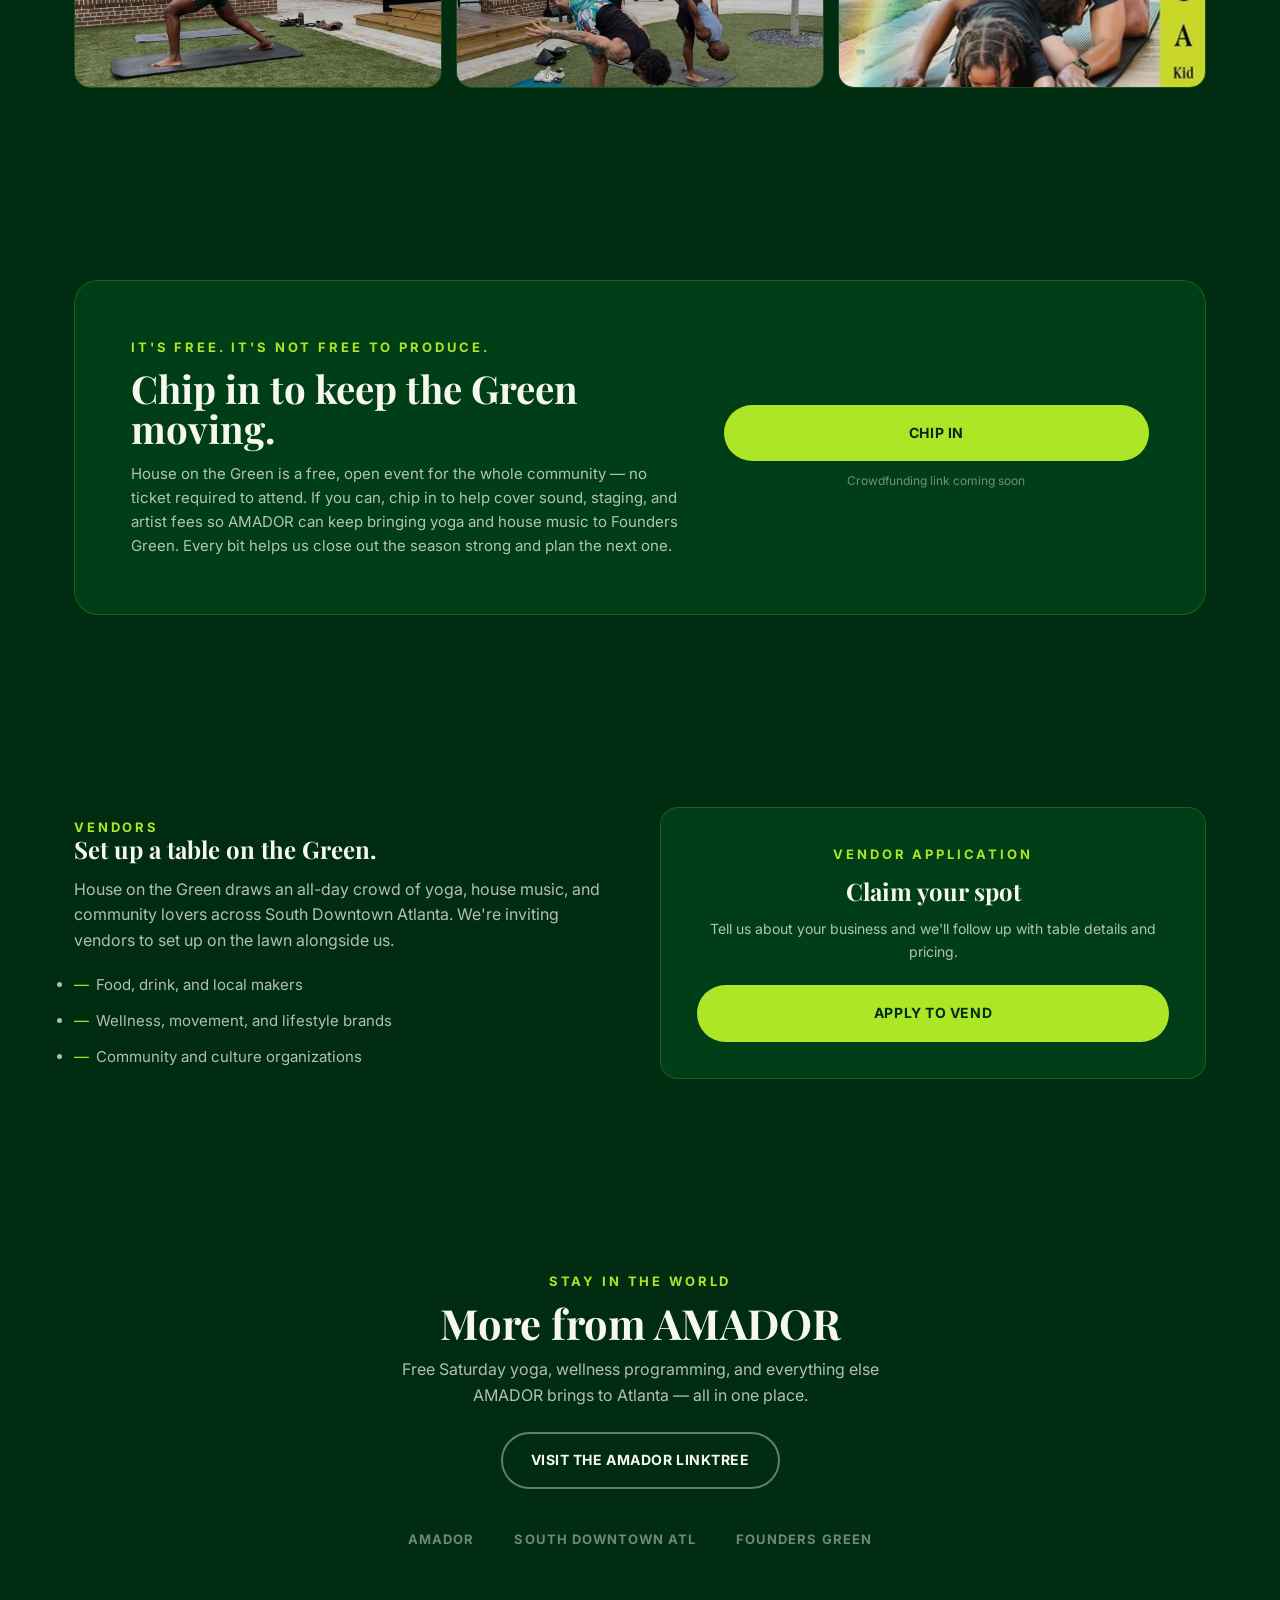
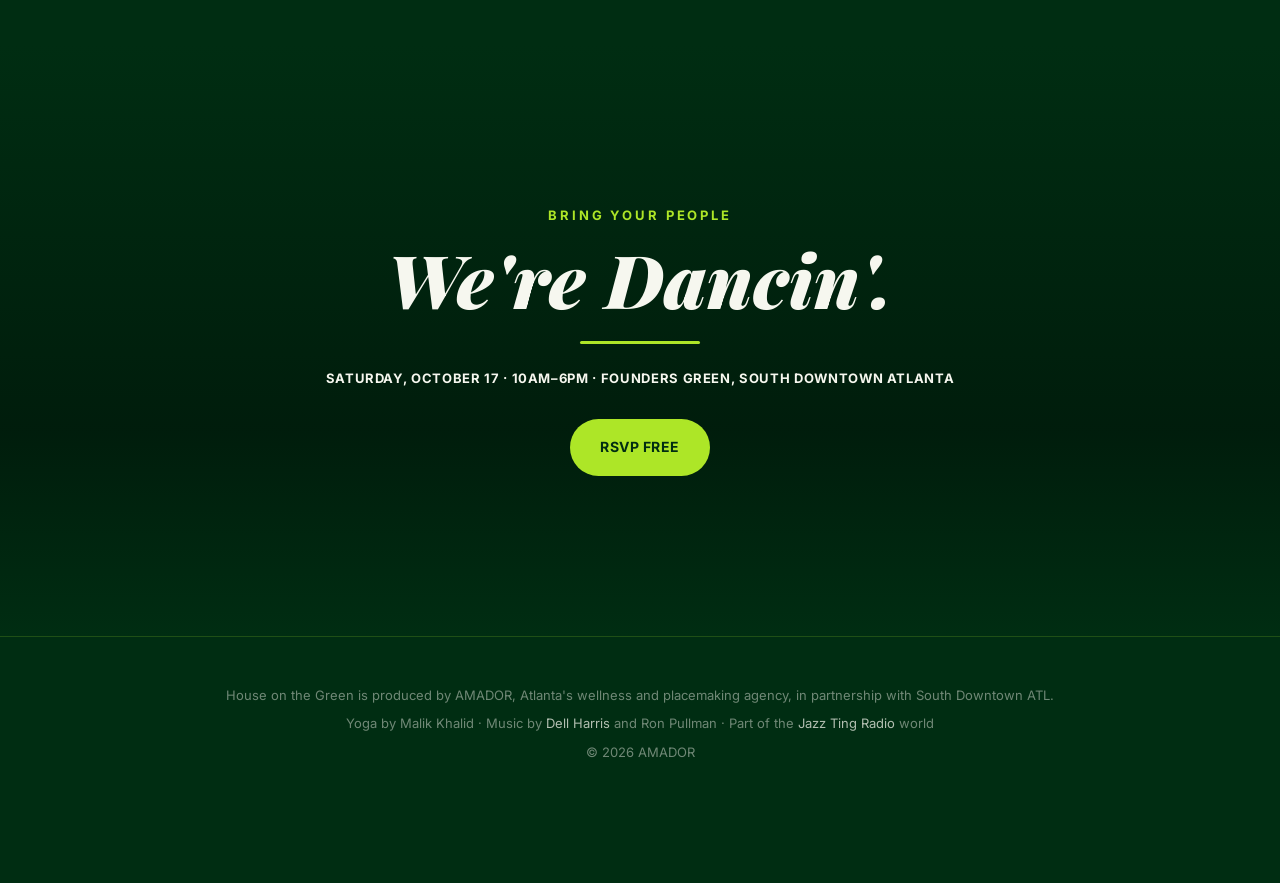
==== commit 059ff05d: "Add Malik Khalid to lineup, DJ/yoga flyer art, and creative closer Introduce Malik Khalid (Amador fo" ====
--- a/amadorlife/index.html
+++ b/amadorlife/index.html
@@ -93,10 +93,24 @@
   </div>
   <div class="timeline">
     <div class="timeline-item">
-      <div class="time">10:00 AM</div>
+      <div class="time">10–11 AM</div>
       <div>
         <h3>Yoga on the Green</h3>
-        <p>AMADOR's free Saturday morning yoga session — the season closer. All levels welcome, bring a mat and settle into the lawn.</p>
+        <p>AMADOR's free Saturday morning yoga session with founder Malik Khalid — the season closer. All levels welcome, bring a mat and settle into the lawn.</p>
+      </div>
+    </div>
+    <div class="timeline-item">
+      <div class="time">11 AM–2 PM</div>
+      <div>
+        <h3>Downtown Dancin' — Dell Harris</h3>
+        <p>Dell Harris opens up Downtown Dancin' with soulful house, turning the Green into a dance floor fresh off his new release.</p>
+      </div>
+    </div>
+    <div class="timeline-item">
+      <div class="time">2–6 PM</div>
+      <div>
+        <h3>Downtown Dancin' — Ron Pullman</h3>
+        <p>Ron Pullman closes out the season, carrying Downtown Dancin' into the evening with house music all the way to 6PM.</p>
       </div>
     </div>
     <div class="timeline-item">
@@ -106,13 +120,6 @@
         <p>Blankets, seating, and umbrellas across Founders Green, an onsite cash bar, and free two-hour parking in the heart of Downtown Atlanta.</p>
       </div>
     </div>
-    <div class="timeline-item">
-      <div class="time">Midday–6PM</div>
-      <div>
-        <h3>Downtown Dancin'</h3>
-        <p>An open-air house music experience with Dell Harris and Ron Pullman, turning the Green into a dance floor to celebrate the start of fall.</p>
-      </div>
-    </div>
   </div>
 </section>
 
@@ -120,11 +127,18 @@
 <section id="lineup">
   <div class="section-head">
     <div class="eyebrow">Lineup</div>
-    <h2>Music By</h2>
+    <h2>Who's On the Green</h2>
   </div>
   <div class="lineup-grid">
     <div class="dj-card">
-      <div class="eyebrow">On the Decks</div>
+      <img class="dj-flyer" src="assets/malik-flyer.jpg" alt="Yoga on the Green with Malik Khalid, 10AM-11AM, Oct 17 at Founders Green">
+      <div class="eyebrow">10–11 AM · Yoga</div>
+      <h3>Malik Khalid</h3>
+      <p>Founder of AMADOR and the yoga instructor leading Yoga on the Green — the free Saturday practice that's closing out its season on the lawn.</p>
+    </div>
+    <div class="dj-card">
+      <img class="dj-flyer" src="assets/dell-flyer.jpg" alt="Downtown Dancin' with Dell Harris, 11AM-2PM, Oct 17 at Founders Green">
+      <div class="eyebrow">11 AM–2 PM · On the Decks</div>
       <h3>Dell Harris</h3>
       <p>Jazz Ting Radio founder and Atlanta DJ/producer, spinning soulful house for Downtown Dancin'. Fresh off the new release below — press play.</p>
       <div class="sc-embed">
@@ -134,9 +148,10 @@
       </div>
     </div>
     <div class="dj-card">
-      <div class="eyebrow">On the Decks</div>
+      <img class="dj-flyer" src="assets/ron-flyer.jpg" alt="Downtown Dancin' with Ron Pullman, 2PM-6PM, Oct 17 at Founders Green">
+      <div class="eyebrow">2–6 PM · On the Decks</div>
       <h3>Ron Pullman</h3>
-      <p>Co-headlining Downtown Dancin' alongside Dell Harris, bringing house music and energy to Founders Green all afternoon.</p>
+      <p>Closing out Downtown Dancin' alongside Dell Harris, bringing house music and energy to Founders Green into the evening.</p>
     </div>
   </div>
 </section>
@@ -188,6 +203,9 @@
     </a>
     <a class="gallery-item" href="assets/gallery/extended-hand-duo.jpg" target="_blank" rel="noopener">
       <img src="assets/gallery/extended-hand-duo.jpg" alt="Two yogis in extended hand-to-toe pose on the lawn at Founders Green">
+    </a>
+    <a class="gallery-item" href="assets/gallery/breathe-downtown.jpg" target="_blank" rel="noopener">
+      <img src="assets/gallery/breathe-downtown.jpg" alt="Breathe, you're downtown — parent and child in yoga pose, Amador and South Downtown Atlanta branding">
     </a>
   </div>
 </section>
@@ -242,9 +260,21 @@
   </div>
 </section>
 
+<!-- ── Closer ───────────────────────────────────────────────── -->
+<section class="closer">
+  <div class="closer-overlay"></div>
+  <div class="closer-content">
+    <div class="eyebrow">Bring Your People</div>
+    <h2>We're Dancin'.</h2>
+    <div class="closer-line"></div>
+    <p>Saturday, October 17 · 10AM–6PM · Founders Green, South Downtown Atlanta</p>
+    <a href="https://www.eventbrite.com/e/house-on-the-green-tickets-2001986492491" target="_blank" rel="noopener" class="btn btn-lime">RSVP Free</a>
+  </div>
+</section>
+
 <footer>
   <p>House on the Green is produced by AMADOR, Atlanta's wellness and placemaking agency, in partnership with South Downtown ATL.</p>
-  <p>Music by <a href="https://soundcloud.com/dellharris" target="_blank" rel="noopener">Dell Harris</a> and Ron Pullman · Part of the <a href="/">Jazz Ting Radio</a> world</p>
+  <p>Yoga by Malik Khalid · Music by <a href="https://soundcloud.com/dellharris" target="_blank" rel="noopener">Dell Harris</a> and Ron Pullman · Part of the <a href="/">Jazz Ting Radio</a> world</p>
   <p>&copy; 2026 AMADOR</p>
 </footer>
 
--- a/amadorlife/style.css
+++ b/amadorlife/style.css
@@ -155,12 +155,14 @@
 .timeline-item p { color: var(--cream-dim); font-size: 15px; }
 
 /* ── Lineup ───────────────────────────────────────────────── */
-.lineup-grid { display: grid; grid-template-columns: 1fr 1fr; gap: 24px; }
-@media (max-width: 720px) { .lineup-grid { grid-template-columns: 1fr; } }
+.lineup-grid { display: grid; grid-template-columns: repeat(3, 1fr); gap: 24px; }
+@media (max-width: 980px) { .lineup-grid { grid-template-columns: 1fr 1fr; } }
+@media (max-width: 640px) { .lineup-grid { grid-template-columns: 1fr; } }
 .dj-card { background: var(--green-dark); border: 1px solid var(--green-line); border-radius: 18px; padding: 32px; }
 .dj-card .eyebrow { font-size: 12px; }
 .dj-card h3 { font-size: 30px; font-style: italic; margin: 8px 0 14px; }
 .dj-card p { color: var(--cream-dim); font-size: 15px; margin-bottom: 18px; }
+.dj-flyer { width: 100%; border-radius: 12px; margin-bottom: 20px; border: 1px solid var(--green-line); }
 .sc-embed { border-radius: 10px; overflow: hidden; border: 1px solid var(--green-line); }
 .sc-embed iframe { width: 100%; display: block; }
 
@@ -181,21 +183,21 @@
 /* ── Gallery ──────────────────────────────────────────────── */
 .gallery-grid {
   display: grid;
-  grid-template-columns: 1.4fr 1fr 1fr;
-  grid-template-rows: repeat(2, 220px);
+  grid-template-columns: repeat(3, 1fr);
+  grid-auto-rows: 200px;
+  grid-auto-flow: dense;
   gap: 14px;
 }
 .gallery-grid a { display: block; border-radius: 16px; overflow: hidden; border: 1px solid var(--green-line); }
 .gallery-grid img { width: 100%; height: 100%; object-fit: cover; transition: transform 0.4s; }
 .gallery-grid a:hover img { transform: scale(1.05); }
-.gallery-hero { grid-row: 1 / 3; grid-column: 1; }
+.gallery-hero { grid-column: span 2; grid-row: span 2; }
 @media (max-width: 860px) {
-  .gallery-grid { grid-template-columns: 1fr 1fr; grid-template-rows: 200px repeat(2, 160px); }
-  .gallery-hero { grid-column: 1 / 3; grid-row: 1; }
+  .gallery-grid { grid-template-columns: repeat(2, 1fr); grid-auto-rows: 170px; }
 }
 @media (max-width: 520px) {
-  .gallery-grid { grid-template-columns: 1fr; grid-template-rows: 220px repeat(4, 180px); }
-  .gallery-hero { grid-column: 1; grid-row: 1; }
+  .gallery-grid { grid-template-columns: 1fr; grid-auto-rows: 220px; }
+  .gallery-hero { grid-column: 1; }
 }
 
 /* ── Chip in ──────────────────────────────────────────────── */
@@ -220,6 +222,27 @@
 .world .btn { margin-top: 24px; }
 .partner-row { margin-top: 40px; display: flex; justify-content: center; gap: 40px; flex-wrap: wrap; color: var(--cream-faint); font-weight: 700; letter-spacing: 0.08em; text-transform: uppercase; font-size: 13px; }
 
+/* ── Closer ───────────────────────────────────────────────── */
+.closer {
+  max-width: none;
+  padding: 160px 24px;
+  background-image: url('assets/footer-mat.jpg');
+  background-size: cover;
+  background-position: center 25%;
+  background-attachment: fixed;
+  text-align: center;
+  overflow: hidden;
+}
+@media (max-width: 900px) { .closer { background-attachment: scroll; padding: 110px 20px; } }
+.closer-overlay {
+  position: absolute; inset: 0;
+  background: linear-gradient(180deg, rgba(0,45,18,0.55) 0%, rgba(0,27,11,0.9) 65%, var(--green-black) 100%);
+}
+.closer-content { position: relative; z-index: 1; max-width: 640px; margin: 0 auto; }
+.closer h2 { font-size: clamp(2.6rem, 7vw, 4.6rem); font-style: italic; font-weight: 900; margin-top: 14px; }
+.closer-line { width: 120px; height: 3px; background: var(--lime); margin: 24px auto; border-radius: 2px; }
+.closer-content p { color: var(--cream); font-weight: 700; letter-spacing: 0.05em; text-transform: uppercase; font-size: 13px; margin-bottom: 30px; }
+
 /* ── Footer ───────────────────────────────────────────────── */
 footer { border-top: 1px solid var(--green-line); padding: 40px 24px 120px; text-align: center; }
 footer p { color: var(--cream-faint); font-size: 13px; margin-top: 8px; }
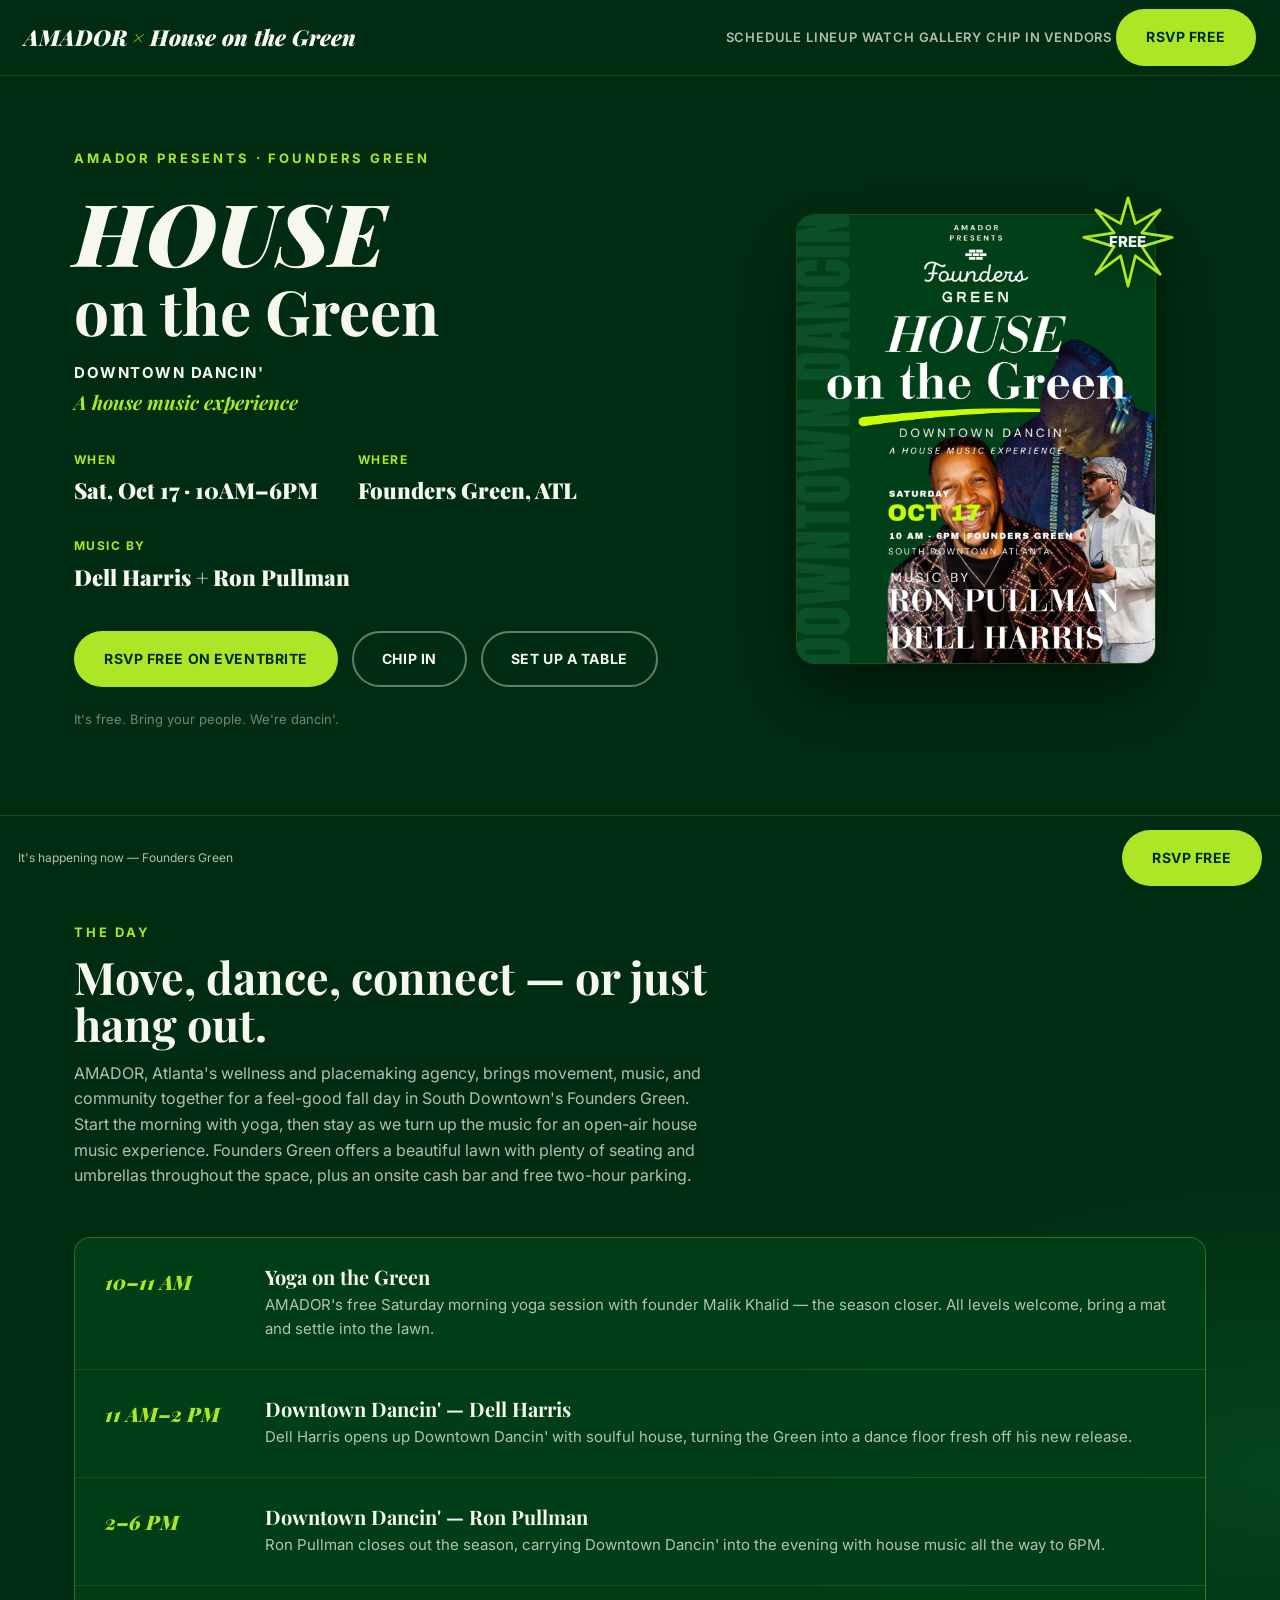
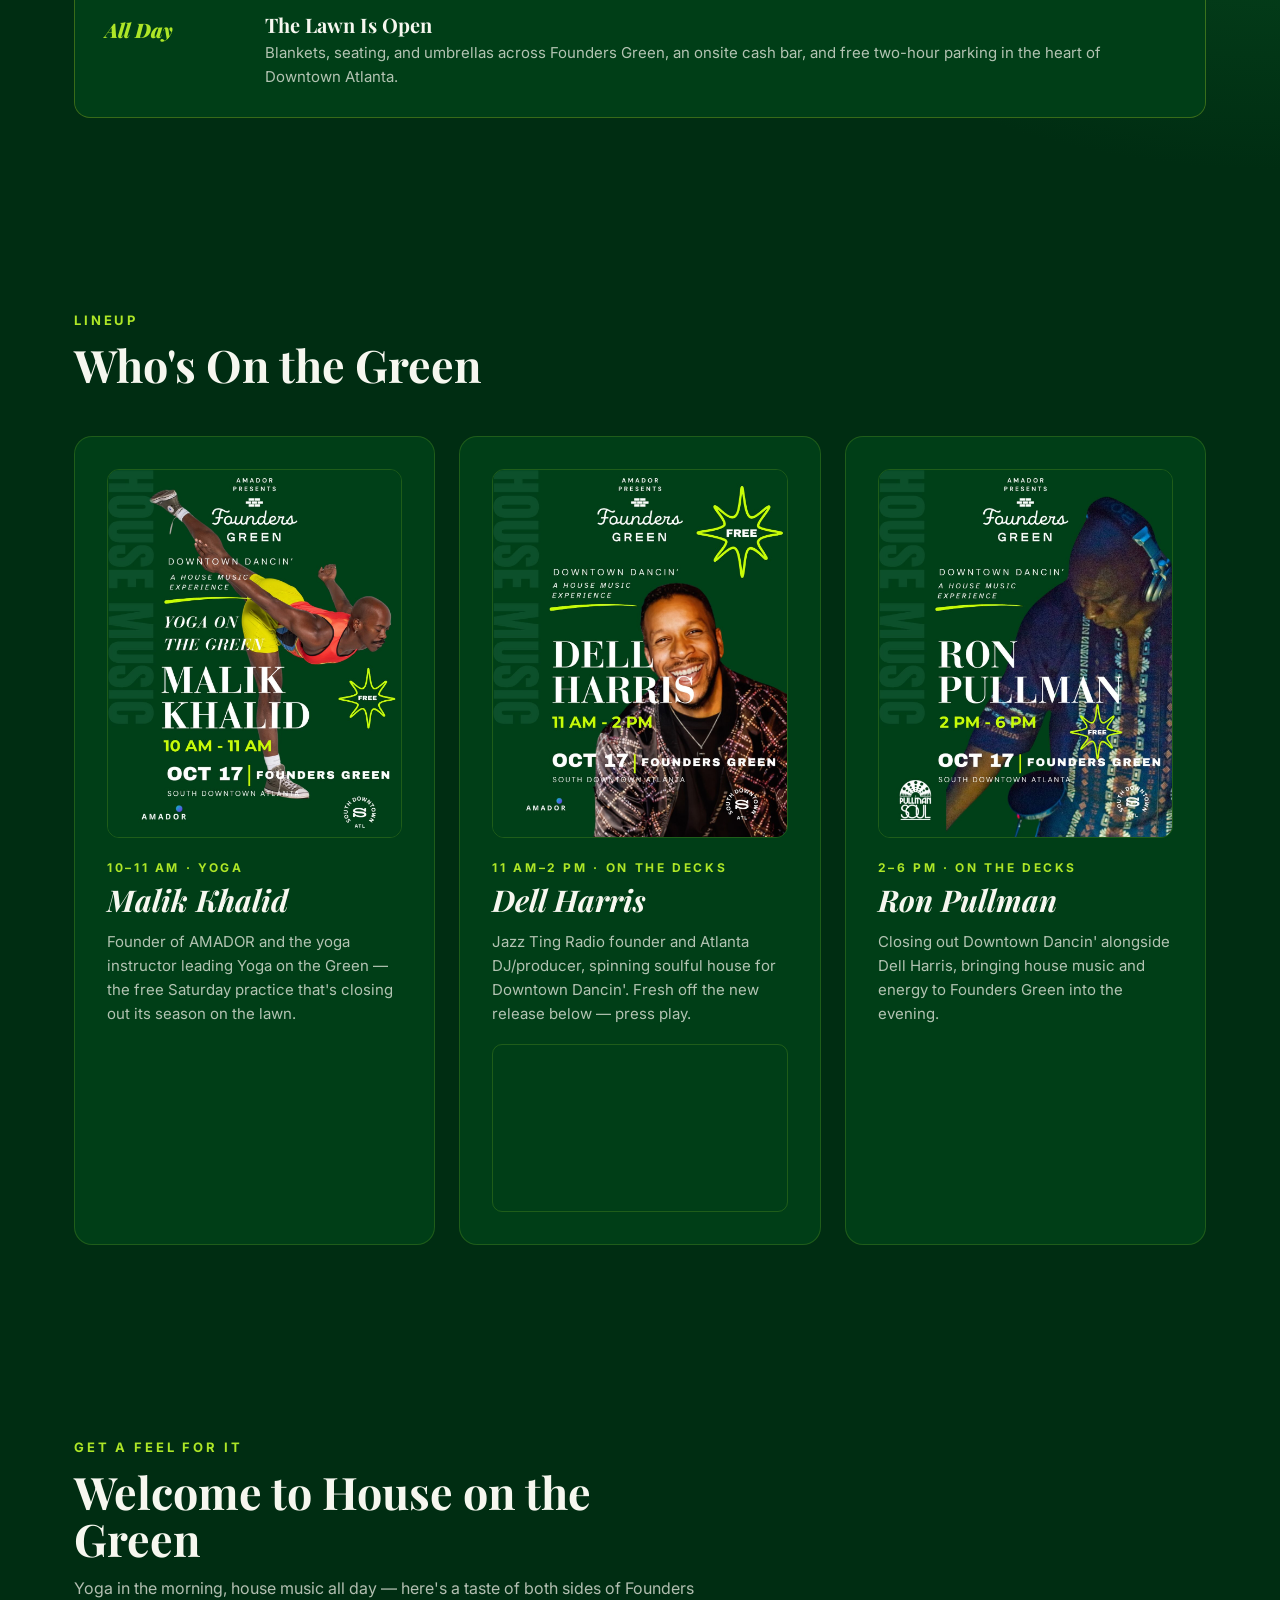
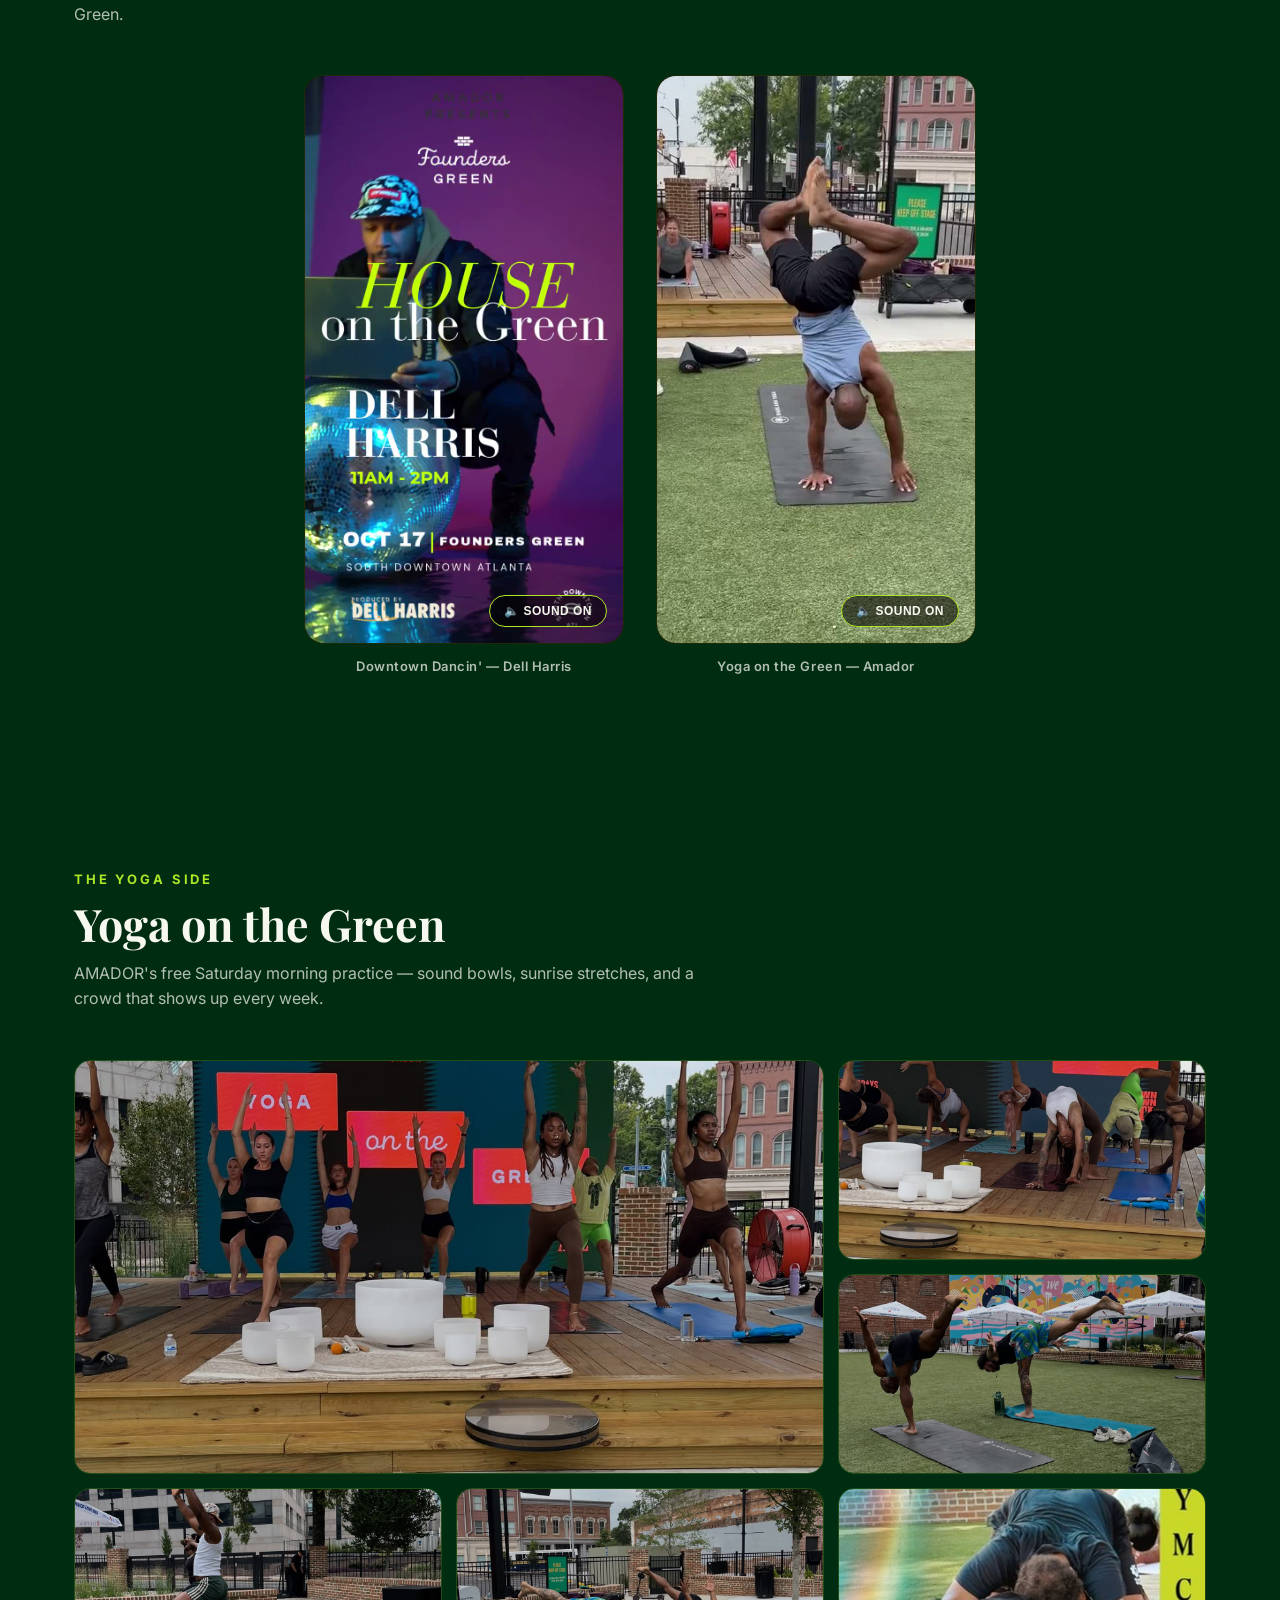
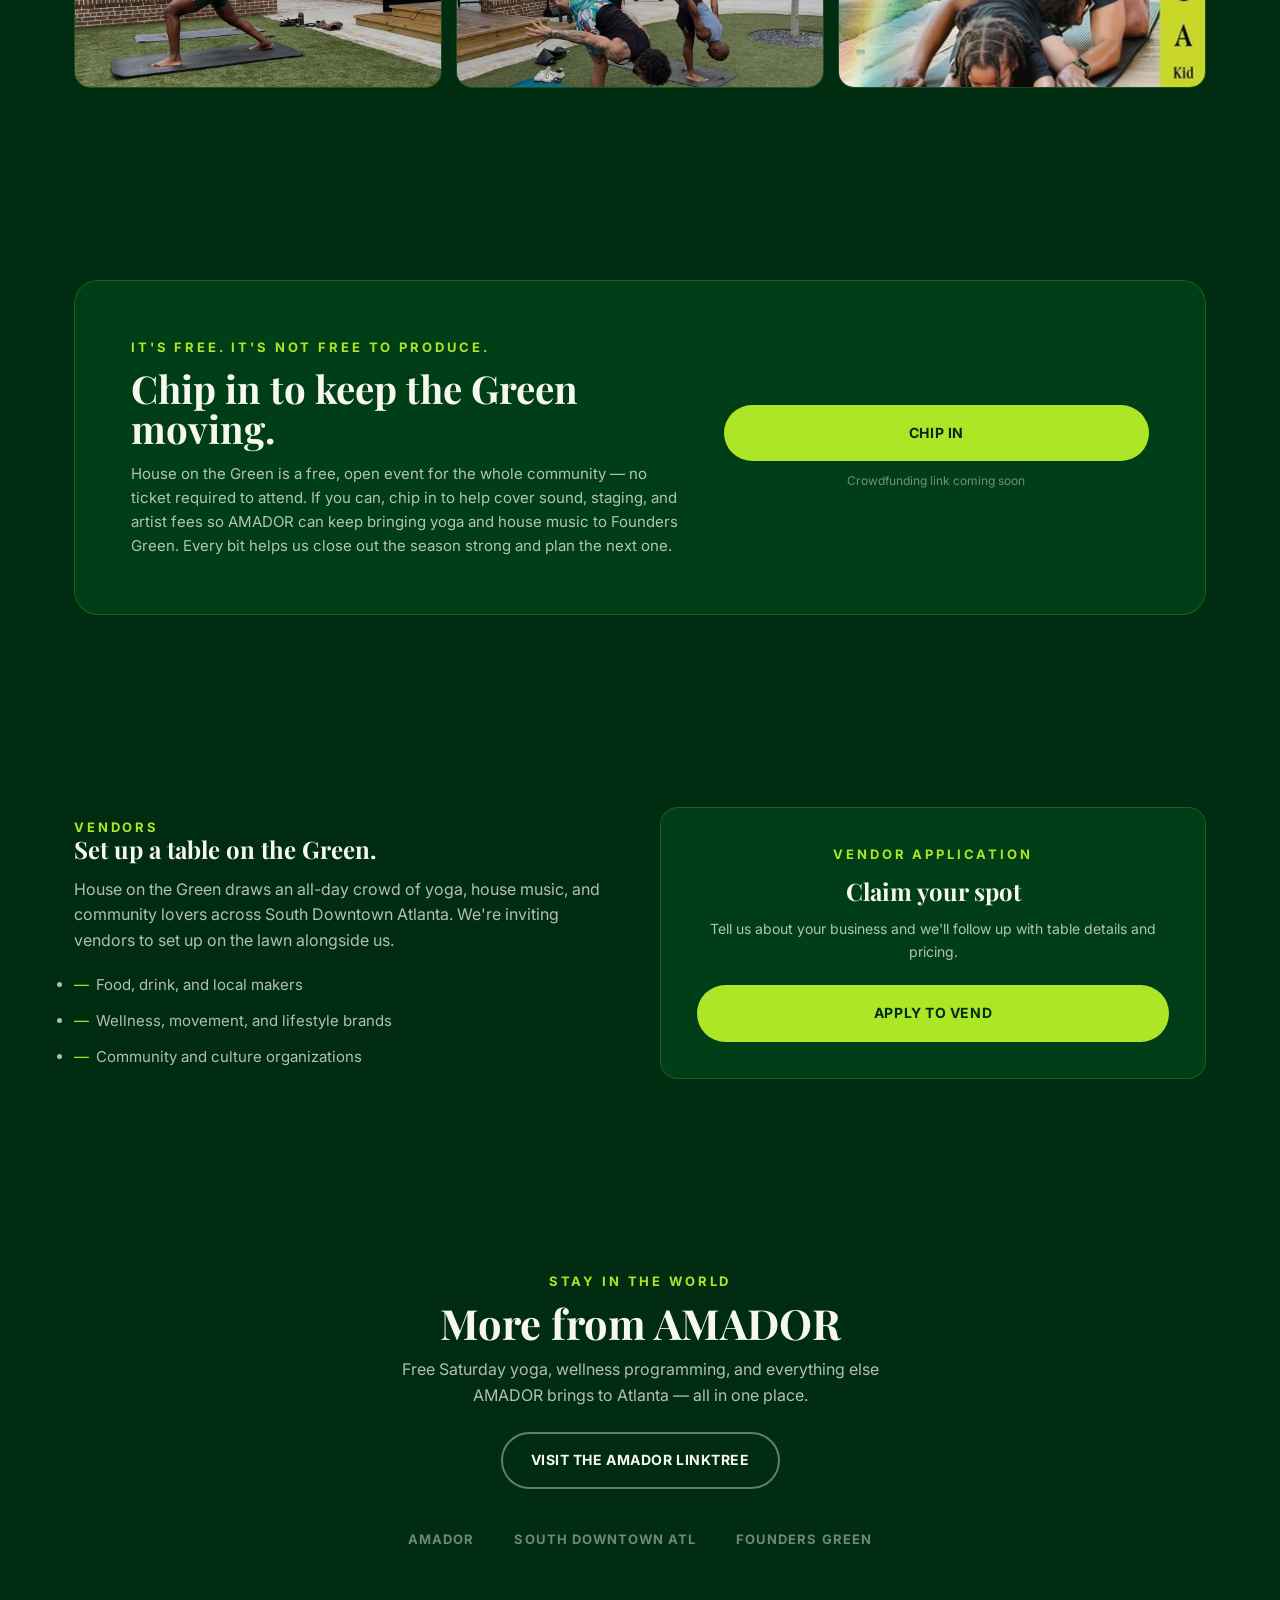
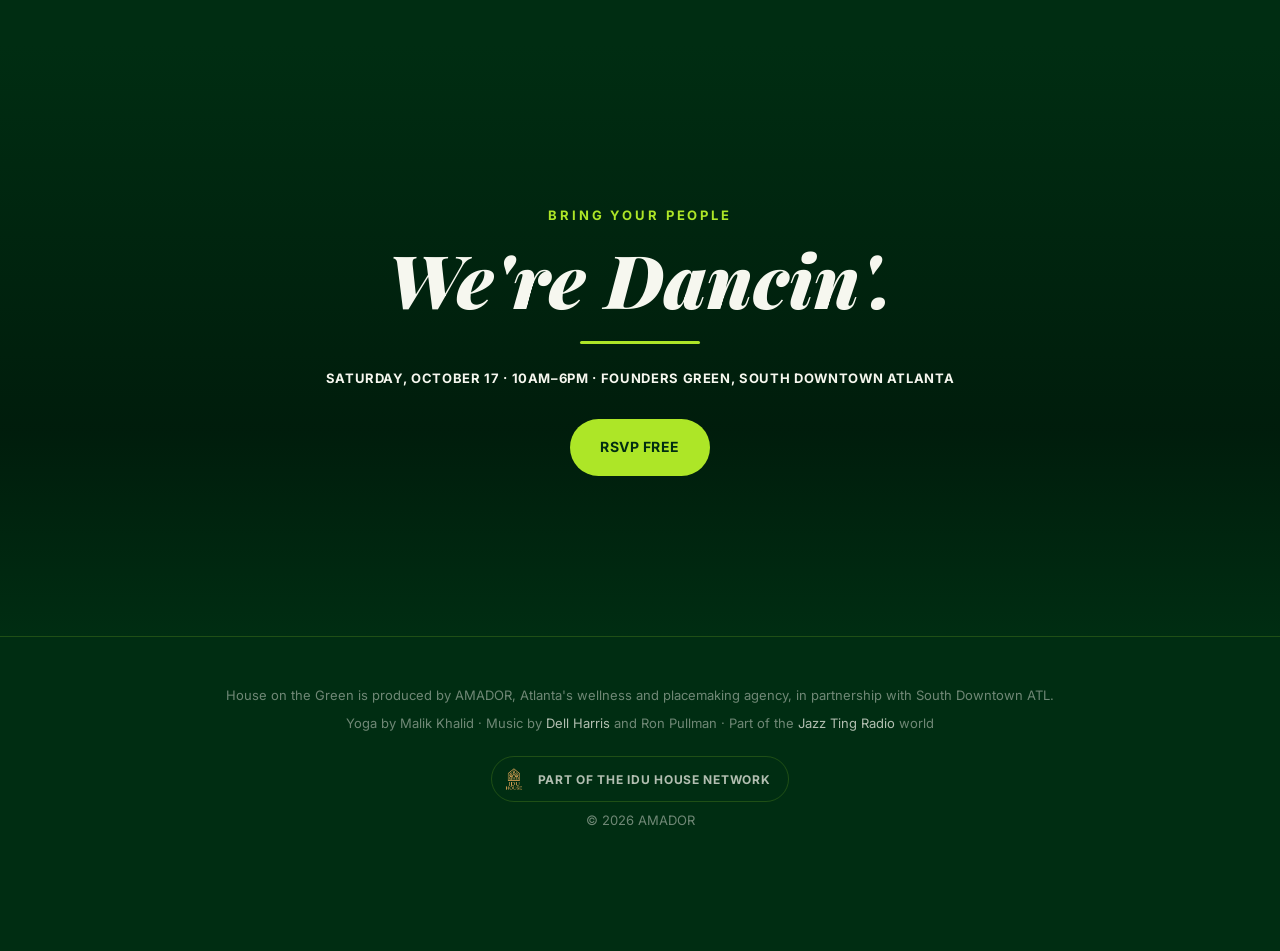
==== commit 266bdc44: "Add IDU House network badge to footer House on the Green is part of the IDU House network; link back" ====
--- a/amadorlife/index.html
+++ b/amadorlife/index.html
@@ -275,6 +275,10 @@
 <footer>
   <p>House on the Green is produced by AMADOR, Atlanta's wellness and placemaking agency, in partnership with South Downtown ATL.</p>
   <p>Yoga by Malik Khalid · Music by <a href="https://soundcloud.com/dellharris" target="_blank" rel="noopener">Dell Harris</a> and Ron Pullman · Part of the <a href="/">Jazz Ting Radio</a> world</p>
+  <a class="footer-network" href="https://iduhouse.com" target="_blank" rel="noopener">
+    <img src="assets/idu-house-logo.png" alt="IDU House">
+    <span>Part of the IDU House network</span>
+  </a>
   <p>&copy; 2026 AMADOR</p>
 </footer>
 
--- a/amadorlife/style.css
+++ b/amadorlife/style.css
@@ -247,6 +247,15 @@
 footer { border-top: 1px solid var(--green-line); padding: 40px 24px 120px; text-align: center; }
 footer p { color: var(--cream-faint); font-size: 13px; margin-top: 8px; }
 footer a { color: var(--cream-dim); }
+.footer-network {
+  display: inline-flex; align-items: center; gap: 10px;
+  margin-top: 22px; padding: 8px 18px 8px 8px;
+  border: 1px solid var(--green-line); border-radius: 999px;
+  color: var(--cream-dim) !important;
+}
+.footer-network:hover { border-color: var(--lime); color: var(--lime) !important; }
+.footer-network img { width: 28px; height: 28px; border-radius: 50%; object-fit: cover; }
+.footer-network span { font-size: 12px; font-weight: 700; letter-spacing: 0.06em; text-transform: uppercase; }
 
 /* ── Sticky mobile CTA ────────────────────────────────────── */
 .sticky-cta {
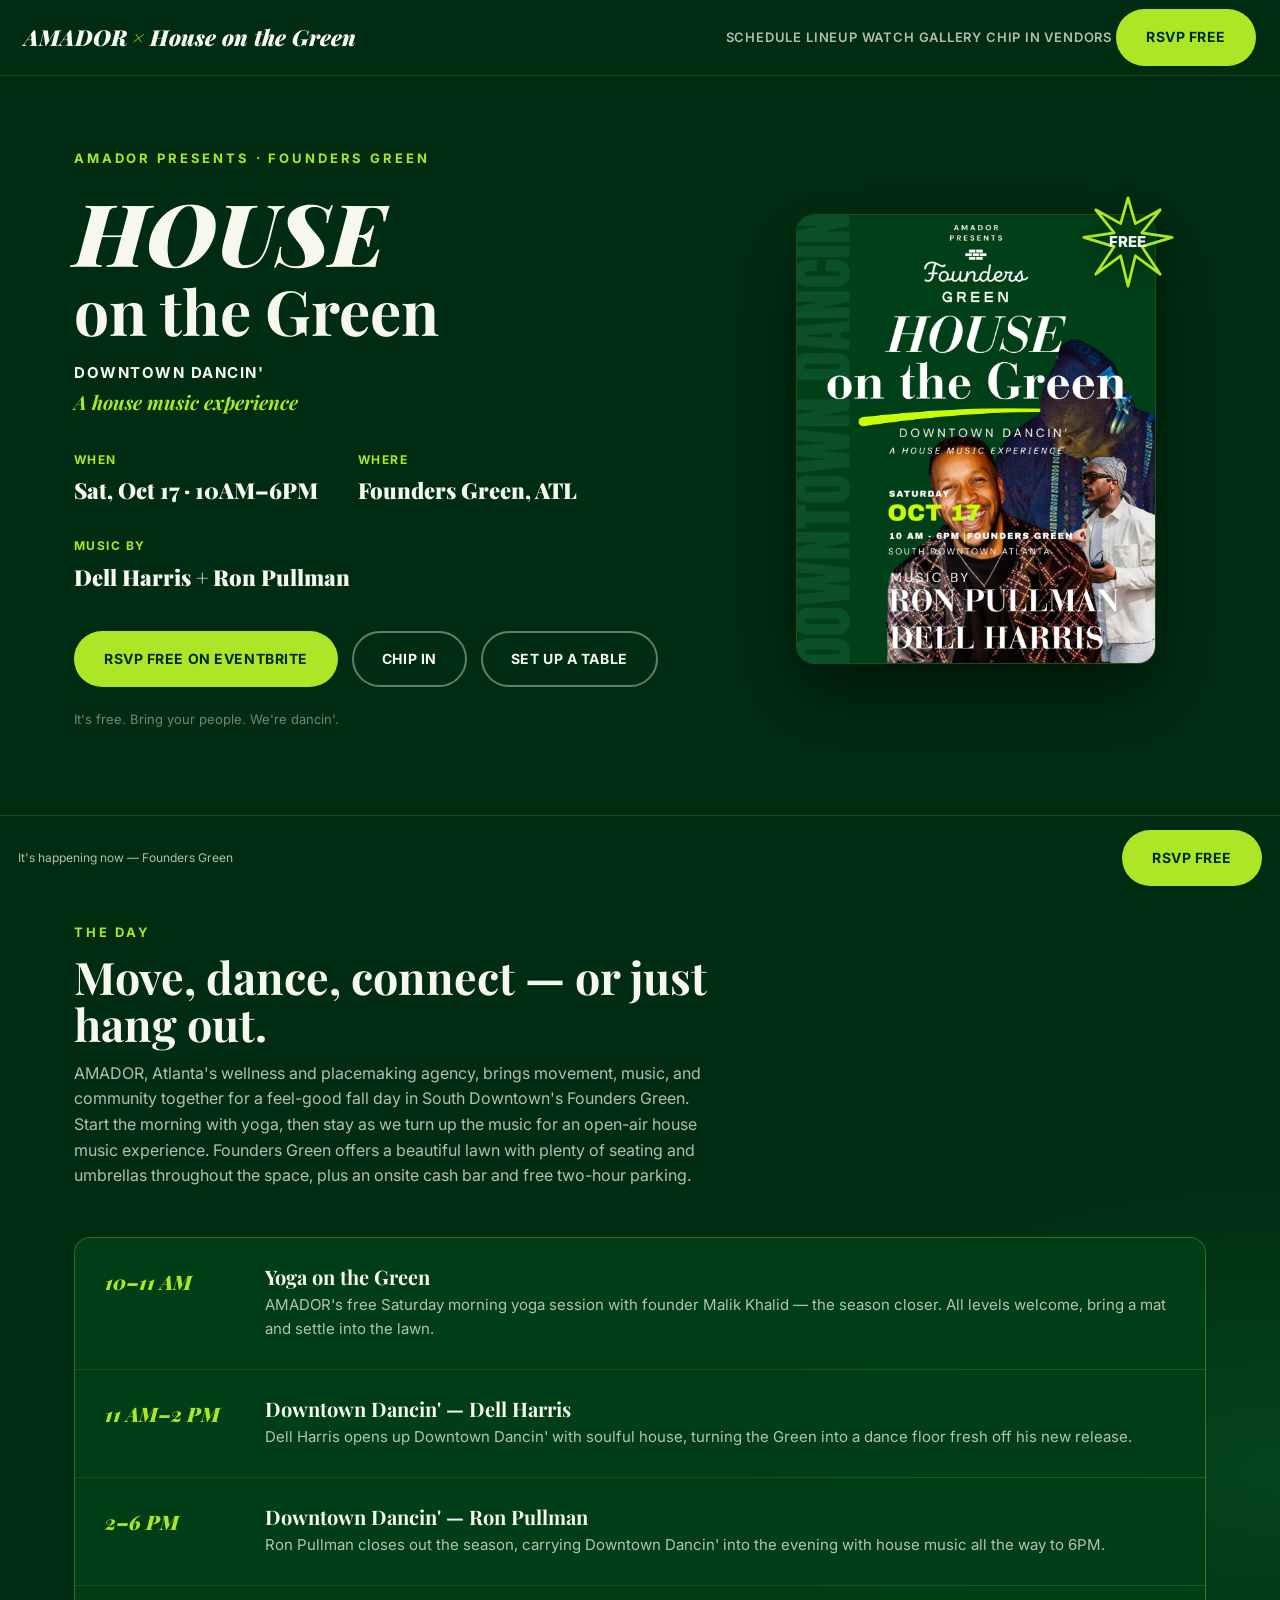
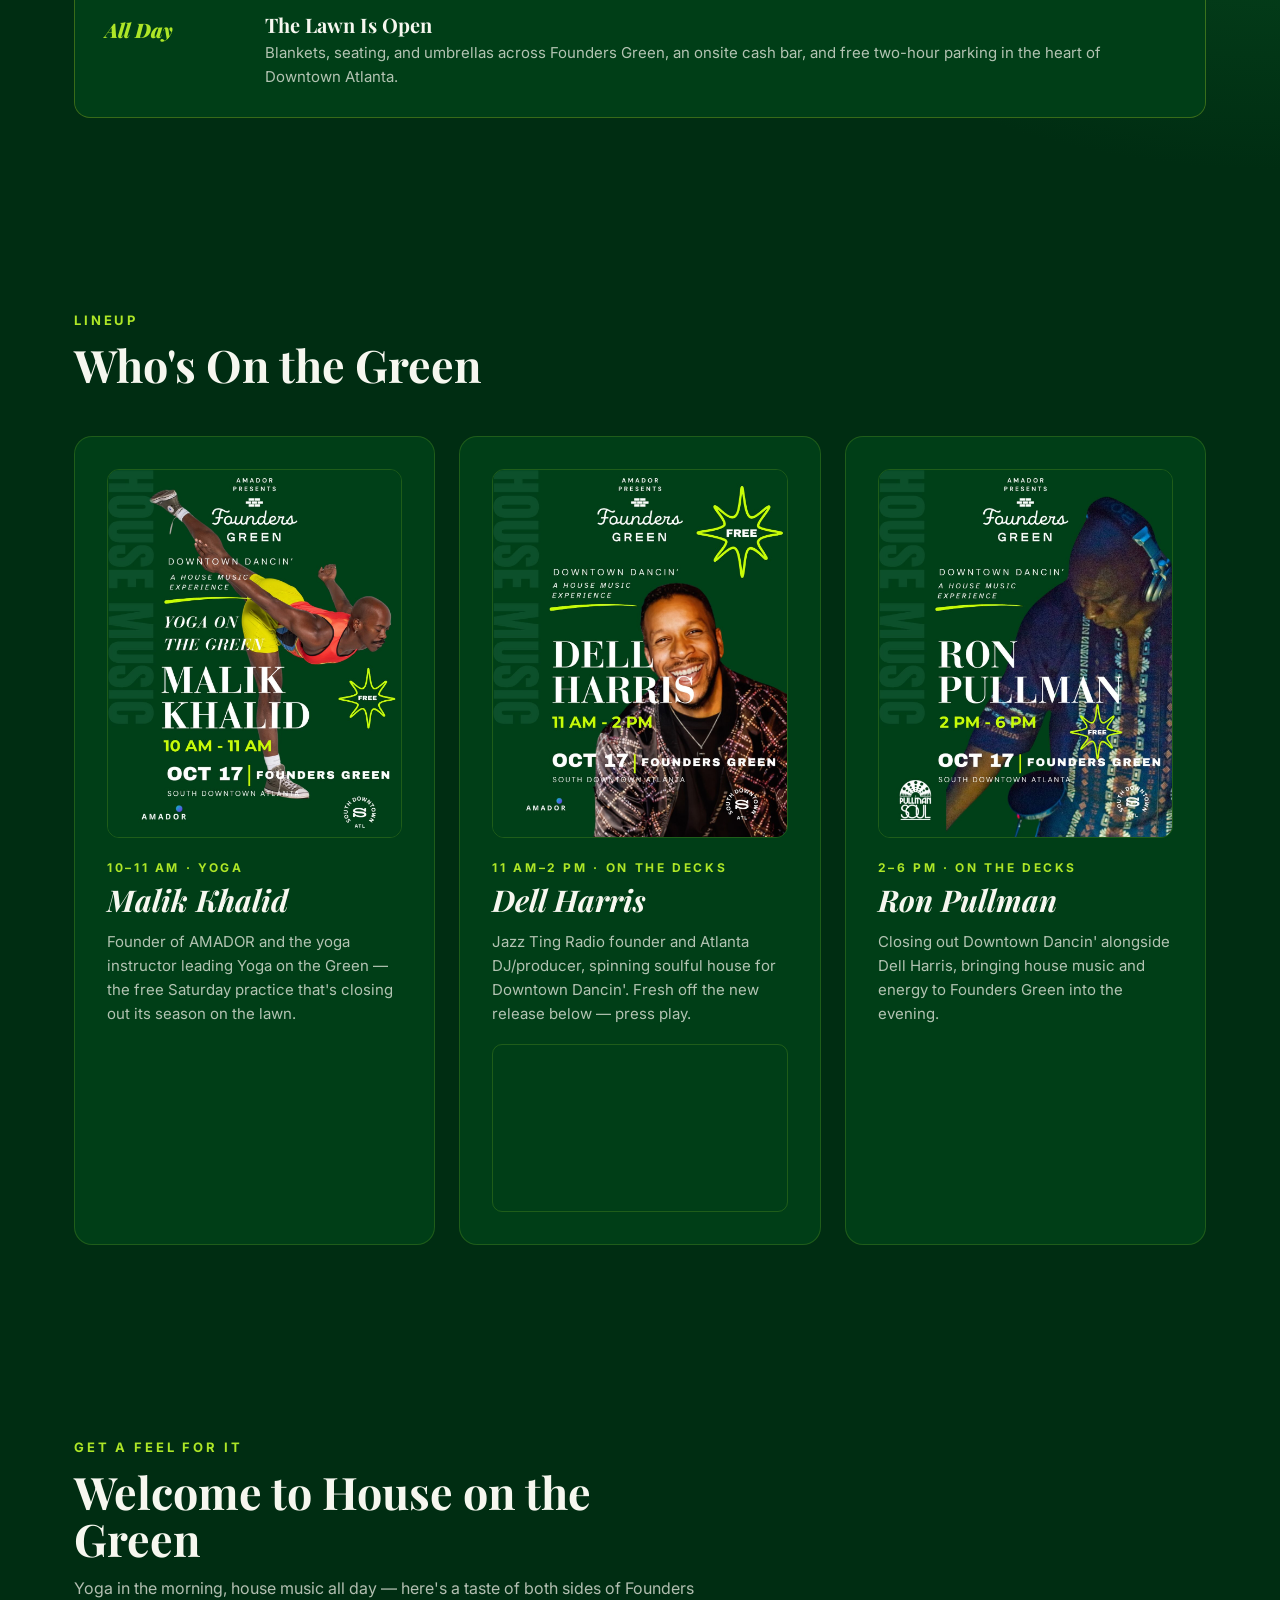
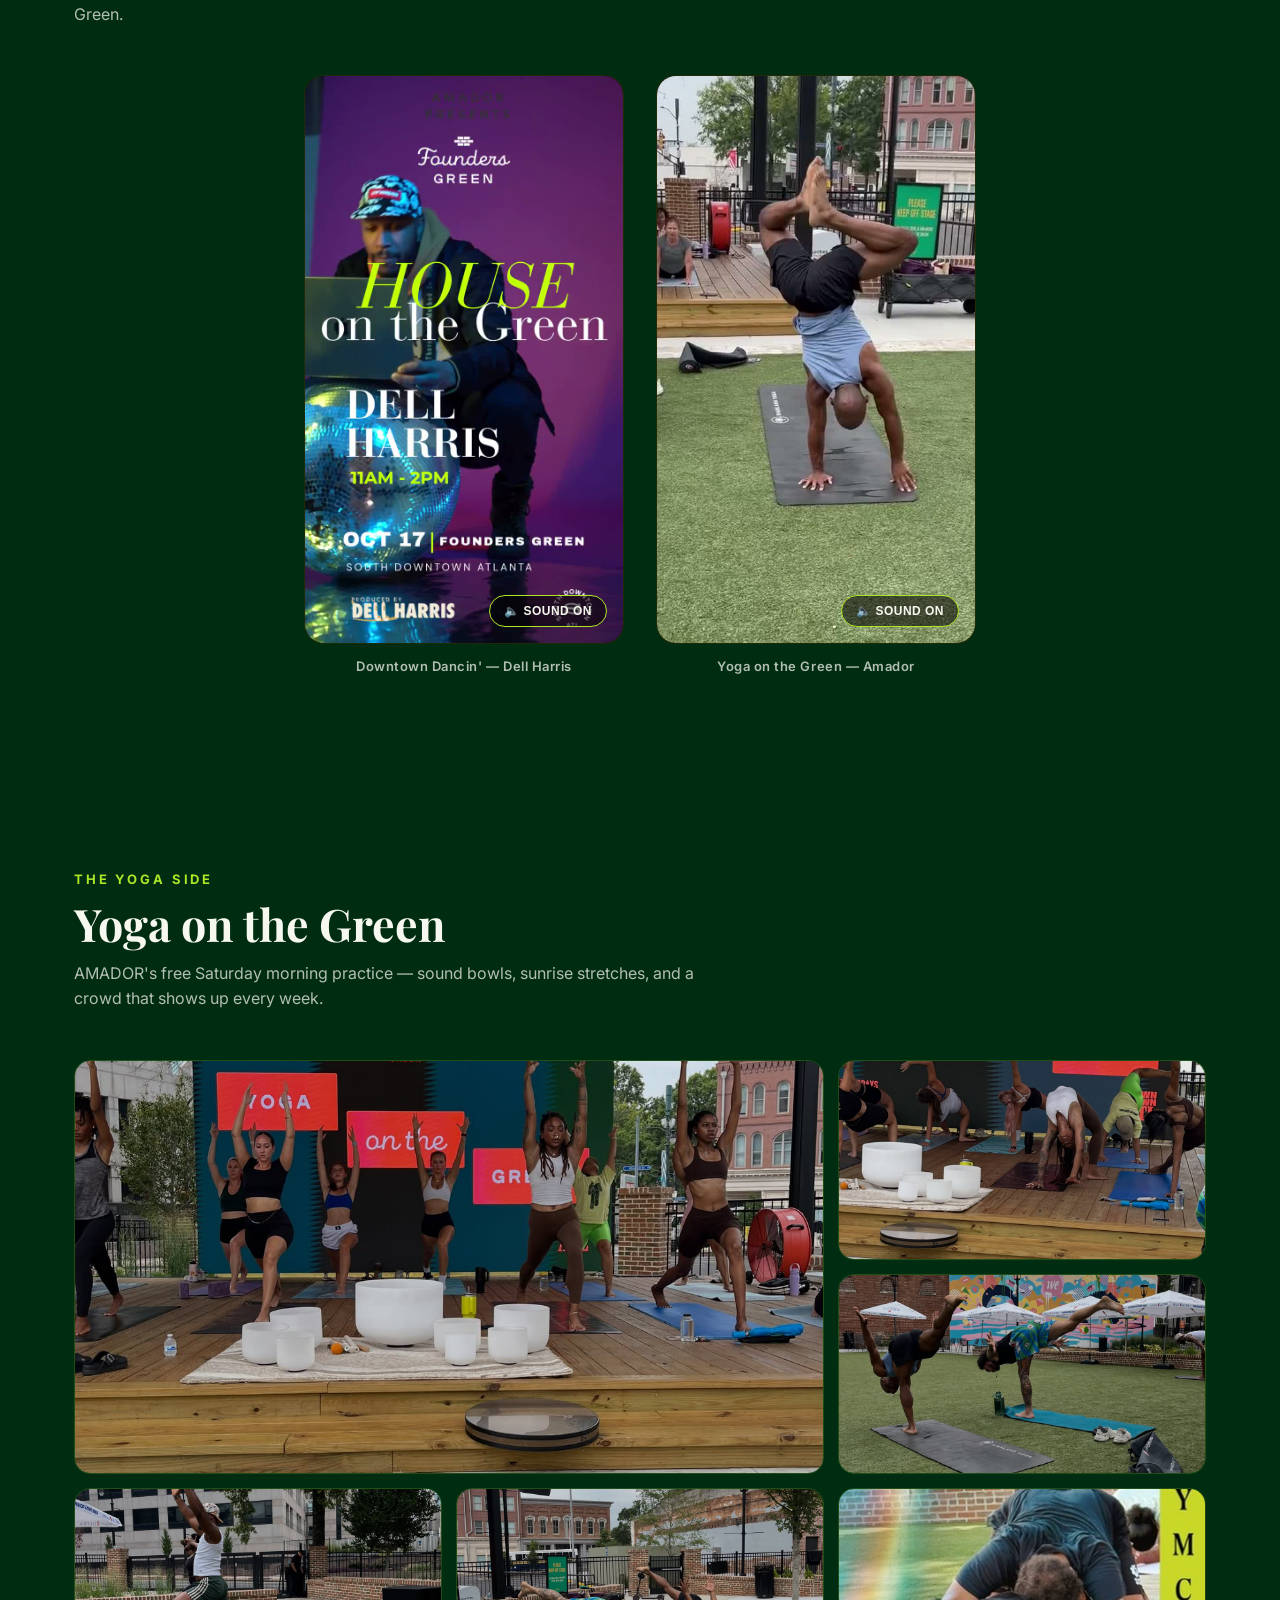
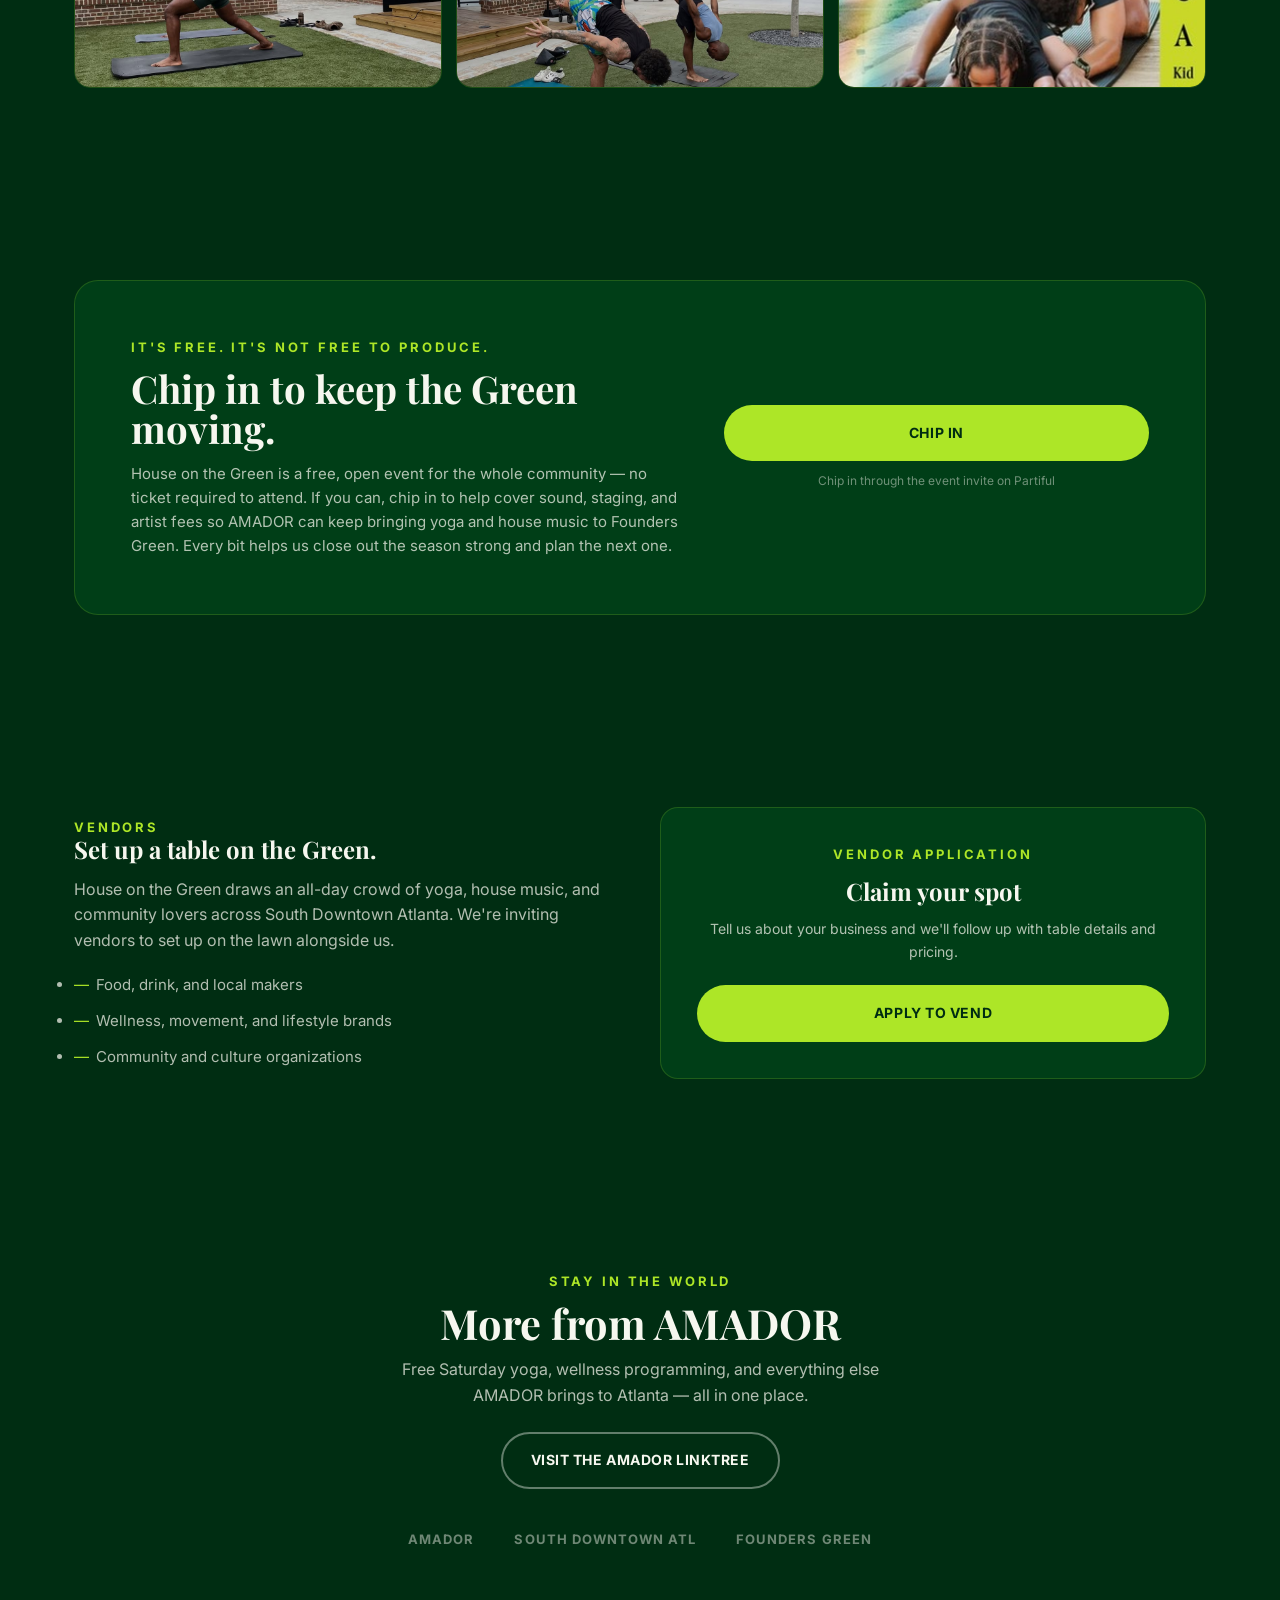
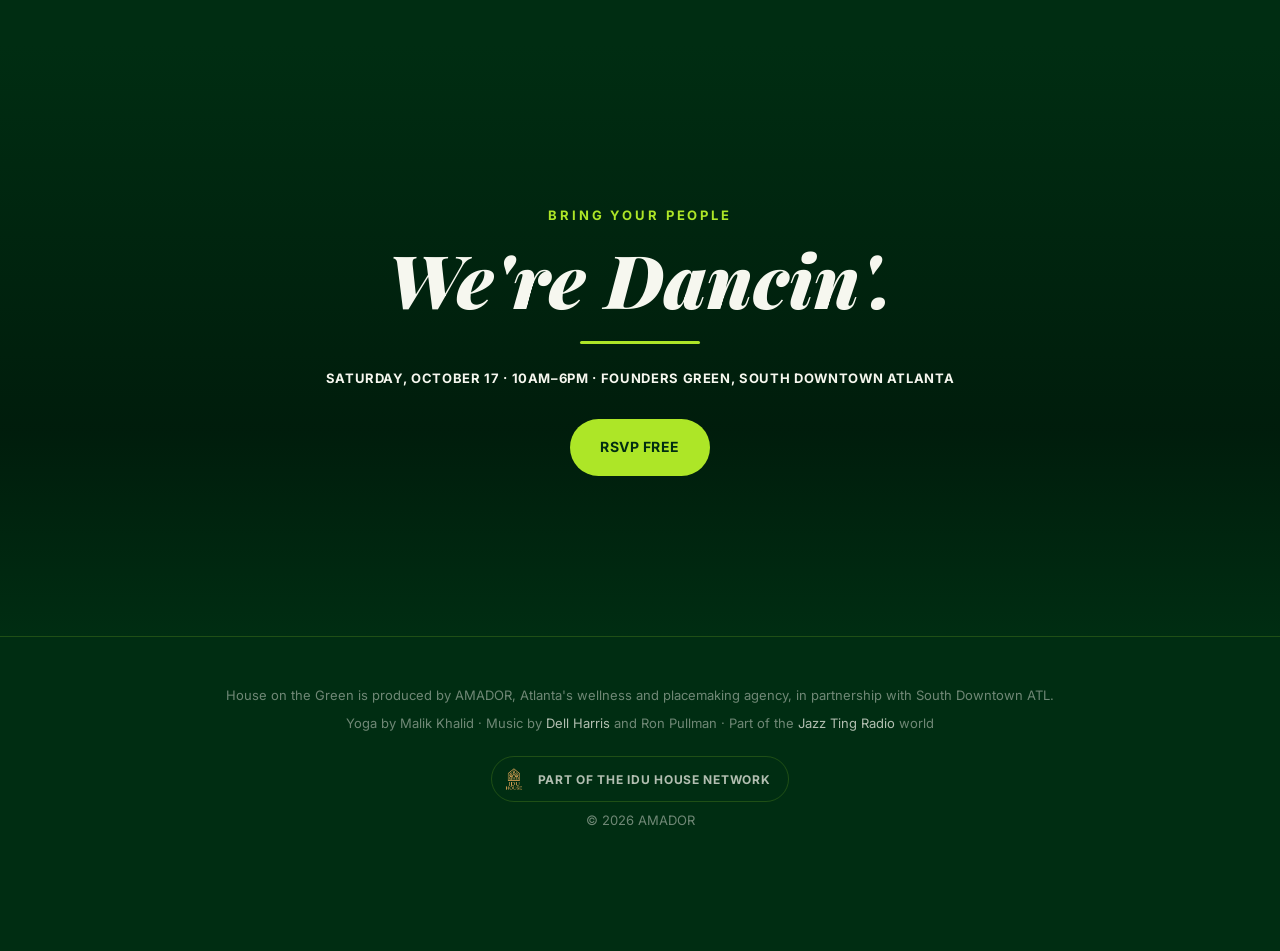
==== commit 684b6daf: "House on the Green: Chip In button links to the Partiful invite" ====
--- a/amadorlife/index.html
+++ b/amadorlife/index.html
@@ -219,8 +219,8 @@
       <p>House on the Green is a free, open event for the whole community — no ticket required to attend. If you can, chip in to help cover sound, staging, and artist fees so AMADOR can keep bringing yoga and house music to Founders Green. Every bit helps us close out the season strong and plan the next one.</p>
     </div>
     <div class="chip-in-cta">
-      <a href="#" id="chipInLink" class="btn btn-lime" style="justify-content:center;">Chip In</a>
-      <div class="note">Crowdfunding link coming soon</div>
+      <a href="https://partiful.com/e/YIl8KrPdTn9jJO4qkMFW" id="chipInLink" class="btn btn-lime" target="_blank" rel="noopener" style="justify-content:center;">Chip In</a>
+      <div class="note">Chip in through the event invite on Partiful</div>
     </div>
   </div>
 </section>
